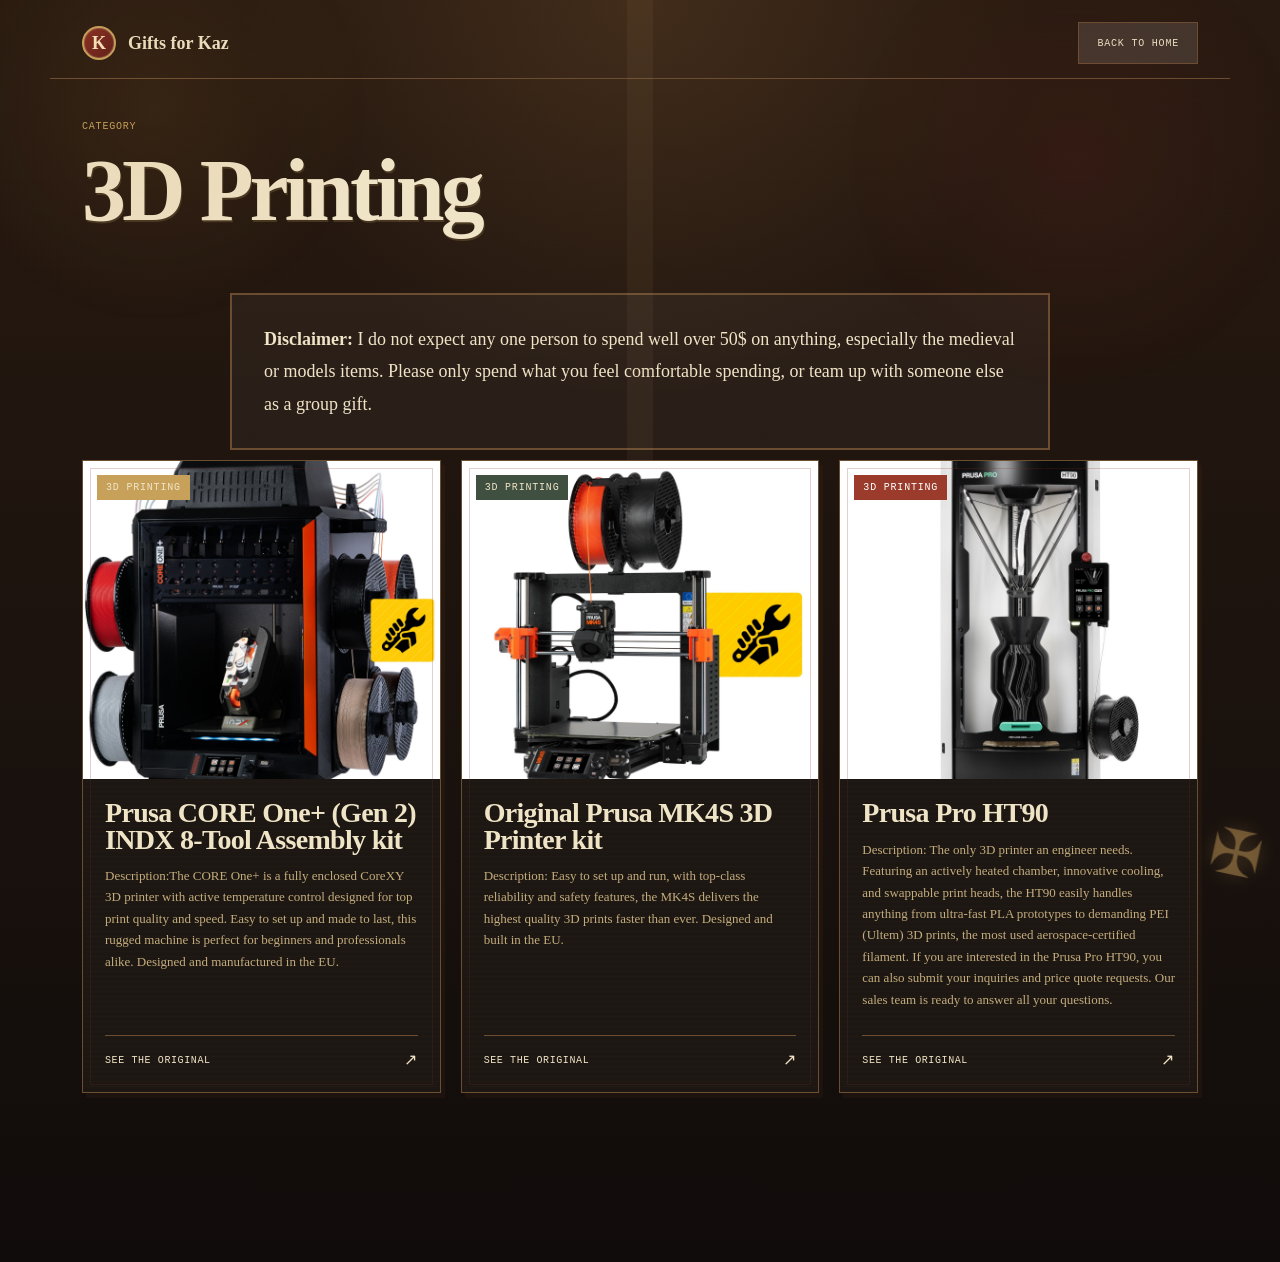
==== 3D Printing.html @ e1124adf "finished printing page" ====
<!DOCTYPE html>
<html lang="en">
<head>
  <meta charset="UTF-8">
  <meta name="viewport" content="width=device-width, initial-scale=1.0">
  <title>3D Printing</title>
  <link rel="stylesheet" href="styles.css">
</head>
<body>
  <header class="category-header">
    <a class="brand" href="index.html" aria-label="Back to Gifts for Kaz home">
      <span class="brand-mark">K</span>
      <span>Gifts for Kaz</span>
    </a>
    <a class="category-back" href="index.html">Back to home</a>
  </header>

  <main class="category-shell">
    <section class="category-intro" aria-labelledby="printing-title">
      <p class="eyebrow">Category</p>
      <h1 id="printing-title">3D Printing</h1>
    </section>

    <p class="disclaimer">
      <strong>Disclaimer:</strong> I do not expect any one person to spend well over 50$ on anything, especially the medieval or models items. Please only spend what you feel comfortable spending, or team up with someone else as a group gift. <a href="" style="color: var(--yellow);"></a>
    </p>

    <section class="gift-grid" aria-label="3D Printing gift ideas">
      <article class="gift-card">
        <div class="gift-image">
          <img src="images/ba20c3dd-c813-4042-871e-6ada97512ed2.jpg" alt="3D Printing item 1">
          <span class="gift-tag">3D Printing</span>
        </div>
        <div class="gift-info">
          <h2>Prusa CORE One+ (Gen 2) INDX 8-Tool Assembly kit</h2>
          <p>Description:The CORE One+ is a fully enclosed CoreXY 3D printer with active temperature control designed for top print quality and speed. Easy to set up and made to last, this rugged machine is perfect for beginners and professionals alike. Designed and manufactured in the EU.</p>
          <a class="gift-link" href="https://www.prusa3d.com/product/prusa-core-one-gen-2-indx-8-tool-assembly-kit/">See the original <span aria-hidden="true">↗</span></a>
        </div>
      </article>
      <article class="gift-card">
        <div class="gift-image">
          <img src="images/226b1536-4128-44d9-9c7c-50c4a8697957.jpg" alt="3D Printing item 2">
          <span class="gift-tag">3D Printing</span>
        </div>
        <div class="gift-info">
          <h2>Original Prusa MK4S 3D Printer kit</h2>
          <p>Description: Easy to set up and run, with top-class reliability and safety features, the MK4S delivers the highest quality 3D prints faster than ever. Designed and built in the EU.</p>
          <a class="gift-link" href="https://www.prusa3d.com/product/original-prusa-mk4s-3d-printer-kit/">See the original <span aria-hidden="true">↗</span></a>
        </div>
      </article>
      <article class="gift-card">
        <div class="gift-image">
          <img src="images/f3de01af-4bf0-4612-8986-4d27c0710ea7.jpg" alt="3D Printing item 3">
          <span class="gift-tag">3D Printing</span>
        </div>
        <div class="gift-info">
          <h2>Prusa Pro HT90</h2>
          <p>Description: The only 3D printer an engineer needs. Featuring an actively heated chamber, innovative cooling, and swappable print heads, the HT90 easily handles anything from ultra-fast PLA prototypes to demanding PEI (Ultem) 3D prints, the most used aerospace-certified filament.

If you are interested in the Prusa Pro HT90, you can also submit your inquiries and price quote requests. Our sales team is ready to answer all your questions.</p>
          <a class="gift-link" href="https://www.prusa3d.com/product/prusa-pro-ht90-7/">See the original <span aria-hidden="true">↗</span></a>
        </div>
      </article>
    </section>
  </main>
</body>
</html>
---- styles.css ----
:root {
  --ink: #f0e4c7;
  --muted: #c4ad7d;
  --paper: #120d0b;
  --card: #1d1713;
  --line: #6b4d32;
  --coral: #9a3b2b;
  --yellow: #c7a15a;
  --sage: #3f4f40;
  --serif: Georgia, "Times New Roman", serif;
  --sans: Georgia, "Times New Roman", serif;
  --mono: "DM Mono", monospace;
}

* { box-sizing: border-box; }
html { scroll-behavior: smooth; }
body {
  margin: 0;
  background: var(--paper);
  color: var(--ink);
  font-family: var(--sans);
  background-image:
    radial-gradient(circle at top, rgba(140, 98, 55, 0.26), transparent 28%),
    linear-gradient(180deg, rgba(42, 27, 17, 0.94), rgba(16, 12, 11, 0.98)),
    repeating-linear-gradient(180deg, rgba(245, 223, 179, 0.03) 0 2px, transparent 2px 11px);
}
body::before {
  content: "";
  position: fixed;
  inset: 0;
  pointer-events: none;
  opacity: 0.85;
  background:
    radial-gradient(circle at 12% 12%, rgba(177, 124, 52, 0.14), transparent 16%),
    radial-gradient(circle at 84% 18%, rgba(179, 67, 52, 0.12), transparent 18%),
    linear-gradient(90deg, transparent 0 49%, rgba(203, 169, 122, 0.08) 49% 51%, transparent 51% 100%);
}
body::after {
  content: "✠";
  position: fixed;
  right: 18px;
  bottom: 10px;
  color: rgba(204, 159, 90, 0.45);
  font-family: Georgia, serif;
  font-size: 62px;
  pointer-events: none;
  transform: rotate(12deg);
  text-shadow: 0 0 16px rgba(204, 159, 90, 0.25);
}
button, input, textarea { font: inherit; }
button { cursor: pointer; }
.site-header, main, .site-footer { max-width: 1180px; margin: 0 auto; padding-left: 32px; padding-right: 32px; }
.site-header { height: 86px; display: flex; align-items: center; justify-content: space-between; border-bottom: 1px solid var(--line); position: relative; }
.site-header::after, .toolbar::after { content: ""; position: absolute; width: 72px; height: 12px; background: radial-gradient(ellipse, var(--yellow) 0 1px, transparent 2px) 0 0 / 12px 12px; opacity: .9; }
.site-header::after { right: 32px; bottom: -7px; }
.brand { color: var(--ink); display: flex; align-items: center; gap: 12px; text-decoration: none; font-family: var(--serif); font-size: 21px; font-weight: 700; }
.brand-mark { display: grid; place-items: center; width: 34px; height: 34px; background: linear-gradient(135deg, #8b2d23, #5b1a18); border: 2px solid var(--yellow); border-radius: 50%; color: #f7e7bf; font-size: 18px; box-shadow: inset 0 0 0 1px rgba(255,255,255,.18); }
.header-note, .eyebrow, .list-count, .gift-tag, .meta-label { font-family: var(--mono); text-transform: uppercase; letter-spacing: .08em; font-size: 10px; }
.header-note { color: var(--muted); }
.intro { min-height: 400px; display: flex; justify-content: space-between; align-items: center; padding-top: 55px; padding-bottom: 42px; position: relative; }
.intro::before, .intro::after { position: absolute; color: var(--yellow); opacity: .7; font-family: Georgia, serif; font-size: 42px; }
.intro::before { content: "❧"; top: 48px; right: 5%; transform: scaleX(-1); }
.intro::after { content: "❧"; bottom: 32px; left: 1%; }
.eyebrow { margin: 0 0 18px; color: var(--yellow); }
h1, h2 { font-family: var(--serif); font-weight: 600; line-height: .94; margin: 0; }
h1 { font-size: clamp(64px, 10vw, 122px); letter-spacing: -.045em; text-shadow: 1px 2px 0 rgba(206, 171, 105, .2); }
h1 em { color: var(--yellow); font-style: normal; }
.intro-text { max-width: 440px; margin: 27px 0 0; color: var(--muted); font-size: 15px; line-height: 1.75; }
.intro-aside { align-self: flex-start; margin: 78px 50px 0 0; color: var(--ink); transform: rotate(7deg); }
.scribble { display: block; font-family: var(--serif); font-size: 20px; line-height: 1.1; }
.tiny-sparkle { color: var(--yellow); font-size: 47px; line-height: 1; margin: 18px 0 0 60px; }
.toolbar { display: flex; align-items: center; justify-content: space-between; padding: 20px 0; border-top: 1px solid var(--line); border-bottom: 1px solid var(--line); position: relative; }
.toolbar::after { right: 0; top: -7px; }
.list-count { color: var(--muted); }
.list-count strong { color: var(--ink); font-size: 14px; margin-right: 4px; }
.category-nav { display: grid; grid-template-columns: repeat(2, minmax(220px, 1fr)); gap: 18px; padding: 18px 0 8px; }
.category-button {
  display: inline-flex;
  align-items: center;
  justify-content: center;
  border: 1px solid var(--line);
  background: rgba(255, 255, 255, .06);
  color: var(--ink);
  padding: 28px 24px;
  font-family: var(--mono);
  font-size: 17px;
  letter-spacing: .08em;
  text-transform: uppercase;
  text-decoration: none;
  transition: background .2s, border-color .2s, transform .2s;
  min-height: 110px;
  text-align: center;
  box-shadow: 4px 5px 0 rgba(91, 57, 28, .15);
}
.category-button:hover, .category-button.is-active { background: linear-gradient(135deg, var(--coral), #5b1a18); color: #f8e9c6; border-color: var(--yellow); transform: translateY(-2px); box-shadow: 0 8px 18px rgba(0, 0, 0, .35); }
.category-page { scroll-margin-top: 20px; margin-bottom: 36px; }
.category-heading { margin: 0 0 18px; font-family: var(--serif); font-size: 32px; }
.category-items { display: grid; grid-template-columns: repeat(3, minmax(0, 1fr)); gap: 20px; }
.category-empty { padding: 24px 0; color: var(--muted); font-family: var(--mono); font-size: 11px; letter-spacing: .06em; text-transform: uppercase; }
.button { border: 0; padding: 13px 18px; font-size: 11px; font-weight: 700; letter-spacing: .01em; transition: transform .2s, background .2s; }
.button:hover { transform: translateY(-2px); }
.button-dark { background: var(--ink); color: #f8e9c6; border: 1px solid var(--yellow); }
.button-coral { background: var(--coral); color: #f8e9c6; border: 1px solid #5f211d; }
.category-shell { max-width: 1180px; margin: 0 auto; padding: 0 32px 80px; }
.category-header { max-width: 1180px; margin: 0 auto; padding: 22px 32px 14px; display: flex; align-items: center; justify-content: space-between; border-bottom: 1px solid var(--line); }
.category-header .brand { font-size: 18px; }
.category-back { display: inline-flex; align-items: center; justify-content: center; min-height: 42px; padding: 0 18px; border: 1px solid var(--line); background: rgba(255, 255, 255, .12); color: var(--ink); font-family: var(--mono); font-size: 10px; letter-spacing: .08em; text-transform: uppercase; text-decoration: none; transition: background .2s, border-color .2s, transform .2s; }
.category-back:hover { background: var(--coral); color: #f8e9c6; border-color: var(--coral); transform: translateY(-1px); }
.category-intro { padding: 42px 0 18px; }
.category-intro h1 { font-size: clamp(52px, 8vw, 88px); }
.gift-grid { display: grid; grid-template-columns: repeat(3, minmax(0, 1fr)); gap: 20px; padding: 10px 0 90px; }
.gift-card { display: flex; flex-direction: column; min-width: 0; background: var(--card); border: 1px solid var(--line); box-shadow: 4px 5px 0 rgba(91, 57, 28, .15); animation: rise .55s both; position: relative; }
.gift-card::before { content: ""; position: absolute; inset: 7px; border: 1px solid rgba(125, 48, 40, .22); pointer-events: none; z-index: 1; }
.gift-image { position: relative; aspect-ratio: 1.12 / 1; background: var(--sage); overflow: hidden; }
.gift-image--placeholder { display: grid; place-items: center; background: linear-gradient(135deg, rgba(125, 48, 40, .12), rgba(100, 120, 109, .5)); color: var(--ink); font-family: var(--mono); letter-spacing: .08em; text-transform: uppercase; font-size: 10px; }
.gift-image img { display: block; width: 100%; height: 100%; object-fit: cover; transition: transform .5s; }
.gift-card:hover .gift-image img { transform: scale(1.04); }
.gift-tag { position: absolute; top: 14px; left: 14px; background: var(--yellow); padding: 7px 9px; color: var(--ink); }
.gift-card:nth-child(3n + 2) .gift-tag { background: var(--sage); }
.gift-card:nth-child(3n) .gift-tag { background: var(--coral); color: white; }
.gift-info { display: flex; flex: 1; flex-direction: column; padding: 21px 22px 22px; background-image: repeating-linear-gradient(0deg, rgba(121, 79, 36, .04) 0 1px, transparent 1px 5px); }
.gift-info h2 { font-size: 28px; letter-spacing: -.025em; }
.gift-info p { color: var(--muted); font-size: 13px; line-height: 1.65; margin: 12px 0 25px; }
.gift-link { display: flex; justify-content: space-between; align-items: center; margin-top: auto; padding-top: 14px; border-top: 1px solid var(--line); color: var(--ink); font-family: var(--mono); font-size: 10px; letter-spacing: .06em; text-decoration: none; text-transform: uppercase; }
.gift-link span { font-size: 16px; transition: transform .2s; }
.gift-link:hover span { transform: translate(3px, -3px); }
.delete-button { align-self: flex-end; background: none; border: 0; color: var(--muted); font-size: 18px; line-height: 1; margin: -5px -8px 0 0; padding: 5px 8px; }
.delete-button:hover { color: var(--coral); }
.add-panel { background: #3d3025; color: #f8e9c6; border: 1px solid var(--yellow); box-shadow: 5px 6px 0 rgba(91, 57, 28, .18); padding: 39px 42px 36px; margin: 0 0 90px; position: relative; }
.add-panel::before { content: "✦  ✧  ✦"; position: absolute; top: 12px; right: 22px; color: var(--yellow); letter-spacing: 9px; }
.panel-heading { position: relative; }
.panel-heading .eyebrow { color: var(--yellow); }
.panel-heading h2 { font-size: 42px; }
.close-button { position: absolute; right: -7px; top: -12px; border: 0; background: none; color: white; font-size: 30px; font-weight: 300; }
form { margin-top: 30px; }
.form-fields { display: grid; grid-template-columns: 1fr 1.1fr; gap: 18px 30px; }
.form-fields > label:nth-child(2) { grid-row: span 2; }
.form-row { display: flex; gap: 18px; }
label { display: flex; flex: 1; flex-direction: column; gap: 8px; color: #b8b8ae; font-family: var(--mono); font-size: 10px; letter-spacing: .06em; text-transform: uppercase; }
input, textarea { border: 1px solid #55564f; border-radius: 0; background: transparent; color: white; outline: none; padding: 12px; font-family: var(--sans); font-size: 13px; resize: vertical; }
input:focus, textarea:focus { border-color: var(--yellow); }
input::placeholder, textarea::placeholder { color: #77786e; }
.form-footer { display: flex; justify-content: space-between; align-items: center; margin-top: 25px; padding-top: 18px; border-top: 1px solid #464740; }
.form-footer p { color: #8c8d83; font-size: 11px; }
.site-footer { display: flex; align-items: center; gap: 15px; padding-top: 21px; padding-bottom: 28px; color: var(--muted); font-family: var(--mono); font-size: 9px; letter-spacing: .04em; text-transform: uppercase; }
.footer-line { width: 55px; height: 1px; background: var(--line); }
.disclaimer { max-width: 820px; margin: 42px auto 0; padding: 28px 32px; font-size: 18px; line-height: 1.8; color: var(--ink); border: 2px solid var(--line); background: rgba(255, 255, 255, .04); }
@keyframes rise { from { opacity: 0; transform: translateY(12px); } to { opacity: 1; transform: translateY(0); } }
@media (max-width: 760px) { .site-header, main, .site-footer { padding-left: 20px; padding-right: 20px; } .header-note { display: none; } .intro { min-height: 390px; padding-top: 43px; } .intro-aside { margin: 28px 0 0 15px; } .scribble { font-size: 16px; } .tiny-sparkle { font-size: 32px; margin-left: 35px; } .toolbar { align-items: flex-start; flex-direction: column; gap: 17px; } .gift-grid { grid-template-columns: repeat(2, 1fr); gap: 12px; padding-top: 24px; } .gift-info { padding: 16px; } .gift-info h2 { font-size: 22px; } .gift-info p { font-size: 12px; } .add-panel { padding: 30px 22px; margin-bottom: 60px; } .form-fields { display: flex; flex-direction: column; } .form-row { flex-direction: column; } }
@media (max-width: 450px) { h1 { font-size: 65px; } .intro { align-items: flex-start; } .intro-aside { margin-top: 24px; } .gift-grid { grid-template-columns: 1fr; } .gift-image { aspect-ratio: 1.45 / 1; } .button-dark { padding-left: 13px; padding-right: 13px; } .form-footer { align-items: flex-start; flex-direction: column; gap: 12px; } }
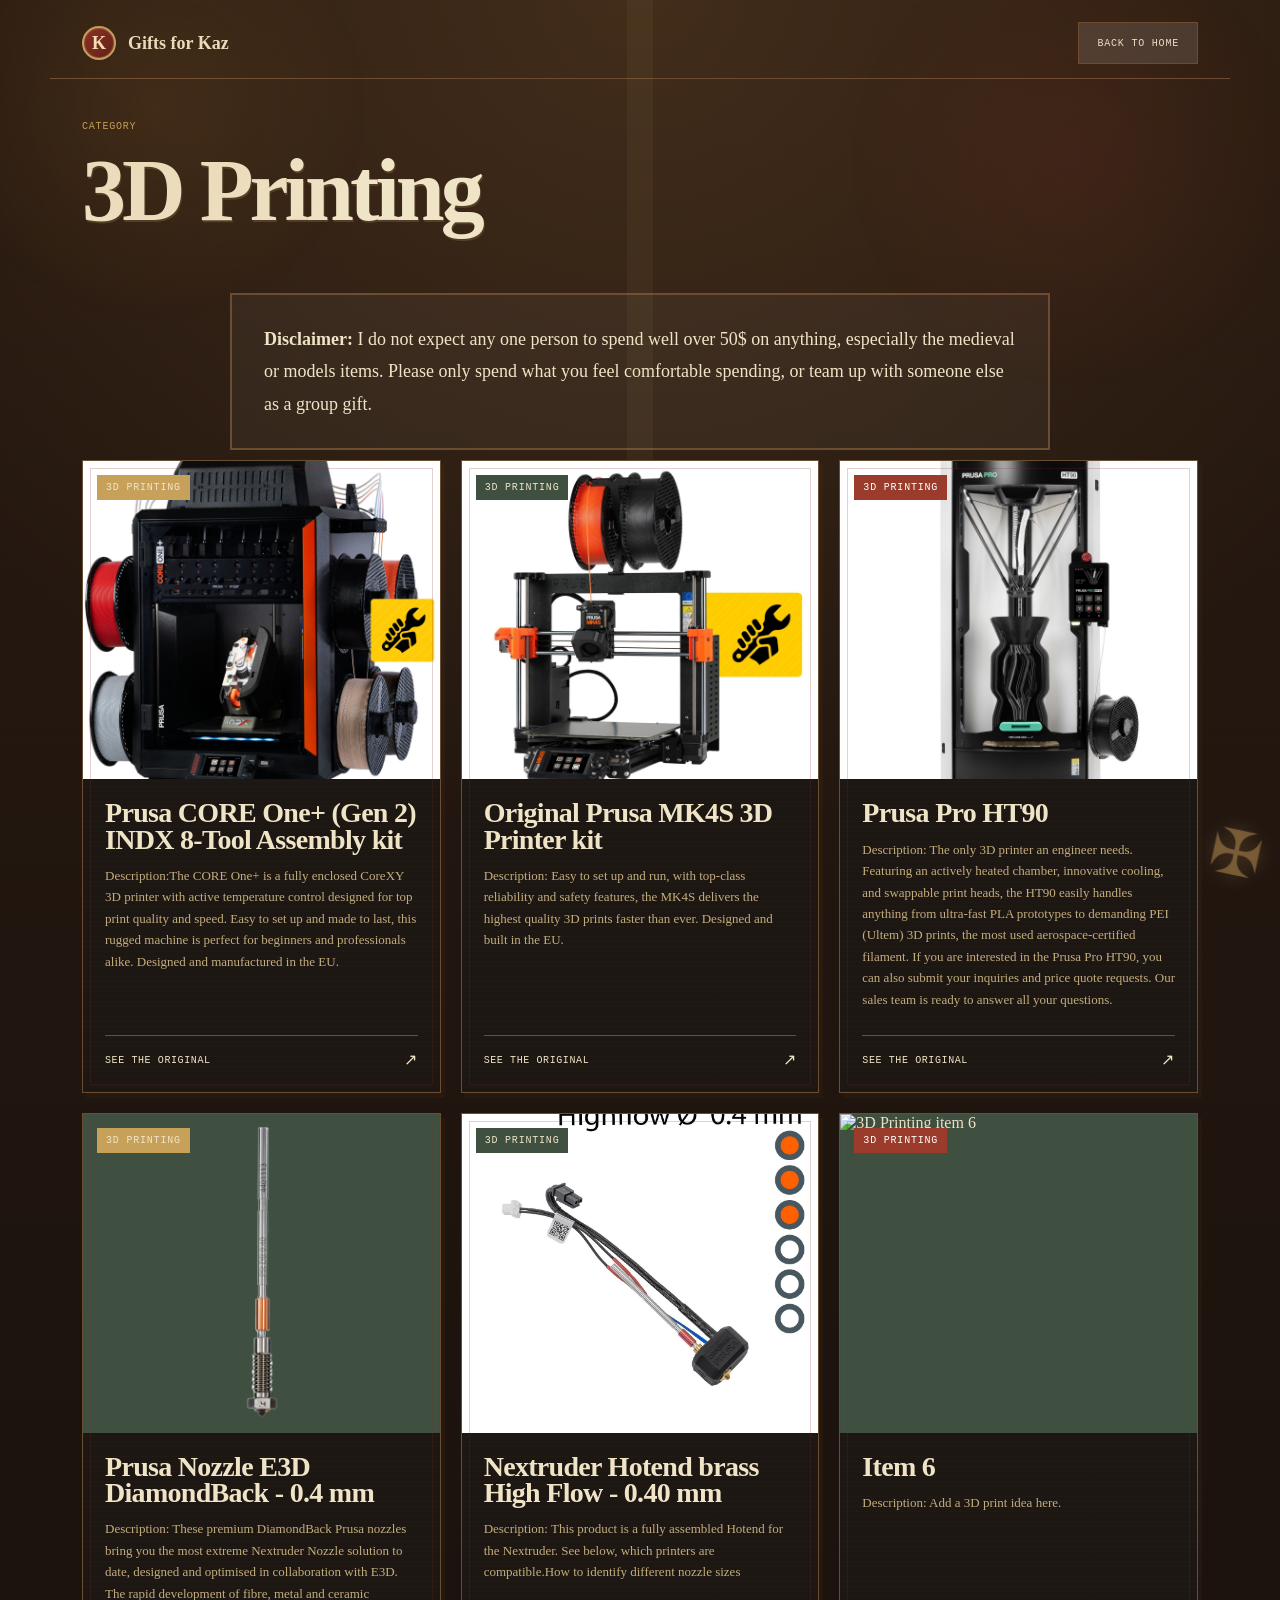
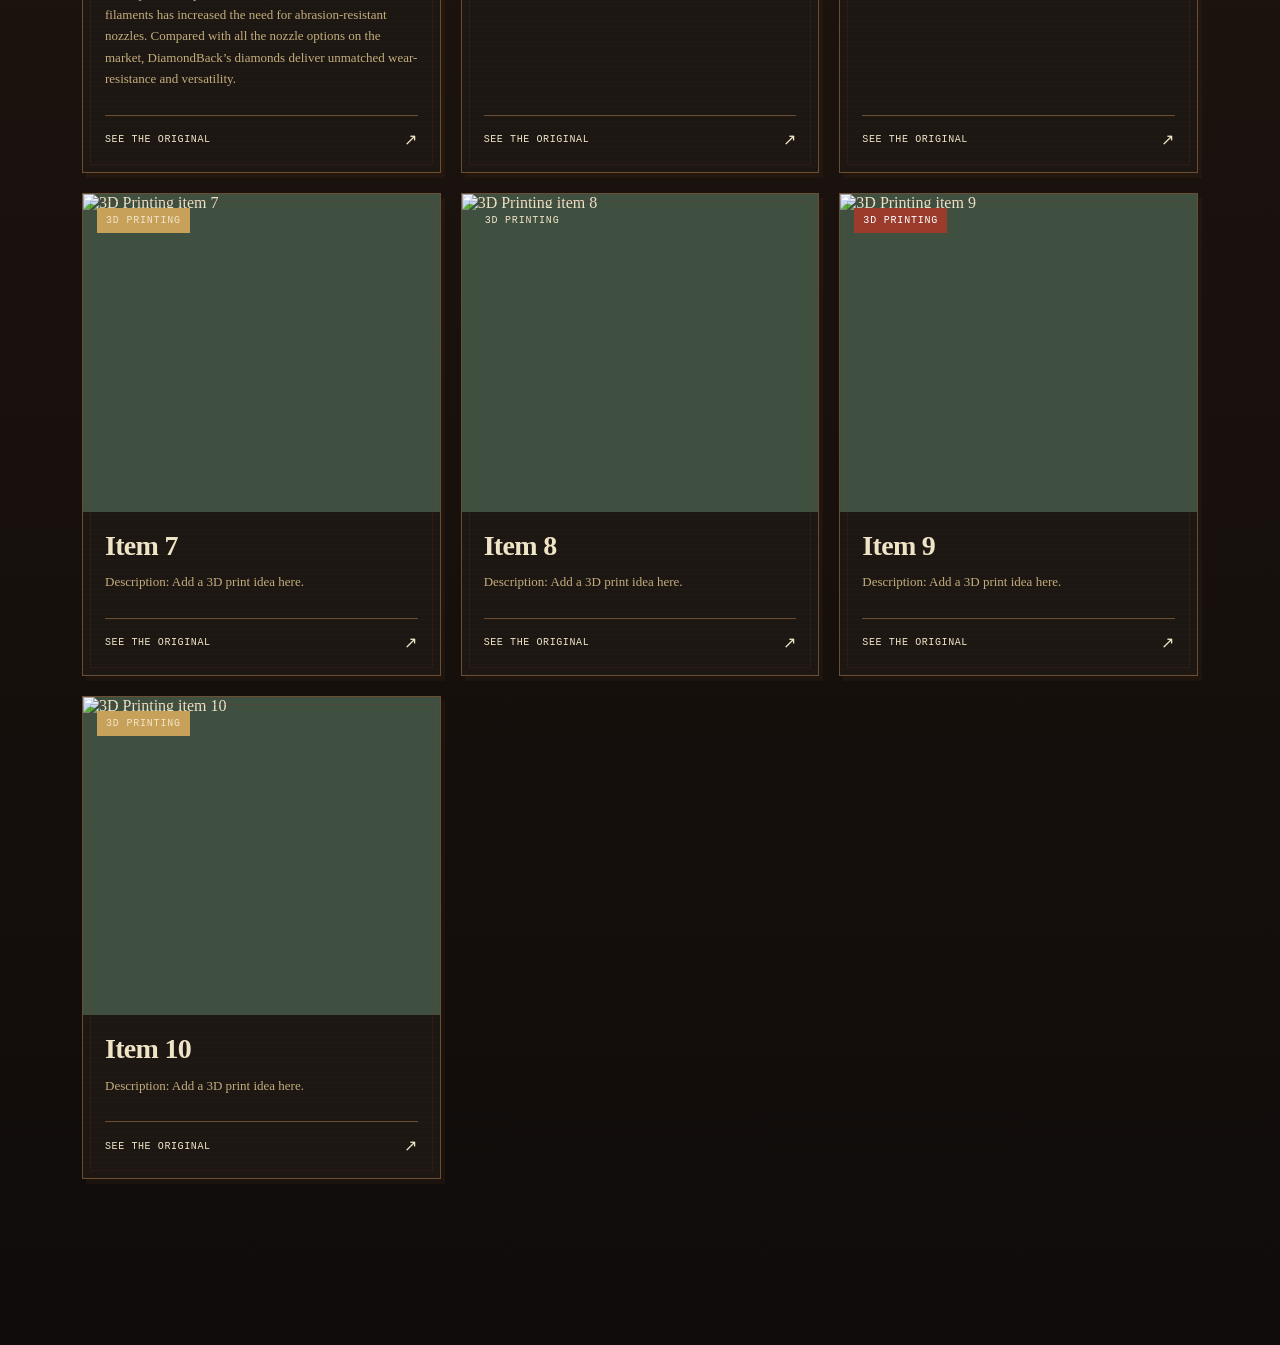
==== commit ee52c9b7: "actually finished 3d printer now lol" ====
--- a/3D Printing.html
+++ b/3D Printing.html
@@ -61,6 +61,85 @@
           <a class="gift-link" href="https://www.prusa3d.com/product/prusa-pro-ht90-7/">See the original <span aria-hidden="true">↗</span></a>
         </div>
       </article>
+      <article class="gift-card">
+        <div class="gift-image">
+          <img src="images/a7de6174-abe1-46c9-ae35-46254e68097d.avif" alt="3D Printing item 4">
+          <span class="gift-tag">3D Printing</span>
+        </div>
+        <div class="gift-info">
+          <h2>Prusa Nozzle E3D DiamondBack - 0.4 mm</h2>
+          <p>Description: These premium DiamondBack Prusa nozzles bring you the most extreme Nextruder Nozzle solution to date, designed and optimised in collaboration with E3D.
+
+The rapid development of fibre, metal and ceramic filaments has increased the need for abrasion-resistant nozzles. Compared with all the nozzle options on the market, DiamondBack’s diamonds deliver unmatched wear-resistance and versatility.</p>
+          <a class="gift-link" href="https://www.prusa3d.com/product/prusa-nozzle-e3d-diamondback-0-4-mm/">See the original <span aria-hidden="true">↗</span></a>
+        </div>
+      </article>
+      <article class="gift-card">
+        <div class="gift-image">
+          <img src="images/3653827e-0c0d-4070-abd4-b73d340d426c.jpg" alt="3D Printing item 5">
+          <span class="gift-tag">3D Printing</span>
+        </div>
+        <div class="gift-info">
+          <h2>Nextruder Hotend brass High Flow - 0.40 mm</h2>
+          <p>Description: This product is a fully assembled Hotend for the Nextruder. See below, which printers are compatible.How to identify different nozzle sizes</p>
+          <a class="gift-link" href="https://www.prusa3d.com/product/nextruder-hotend-brass-high-flow-0-40-mm/">See the original <span aria-hidden="true">↗</span></a>
+        </div>
+      </article>
+      <article class="gift-card">
+        <div class="gift-image">
+          <img src="" alt="3D Printing item 6">
+          <span class="gift-tag">3D Printing</span>
+        </div>
+        <div class="gift-info">
+          <h2>Item 6</h2>
+          <p>Description: Add a 3D print idea here.</p>
+          <a class="gift-link" href="">See the original <span aria-hidden="true">↗</span></a>
+        </div>
+      </article>
+      <article class="gift-card">
+        <div class="gift-image">
+          <img src="" alt="3D Printing item 7">
+          <span class="gift-tag">3D Printing</span>
+        </div>
+        <div class="gift-info">
+          <h2>Item 7</h2>
+          <p>Description: Add a 3D print idea here.</p>
+          <a class="gift-link" href="">See the original <span aria-hidden="true">↗</span></a>
+        </div>
+      </article>
+      <article class="gift-card">
+        <div class="gift-image">
+          <img src="" alt="3D Printing item 8">
+          <span class="gift-tag">3D Printing</span>
+        </div>
+        <div class="gift-info">
+          <h2>Item 8</h2>
+          <p>Description: Add a 3D print idea here.</p>
+          <a class="gift-link" href="">See the original <span aria-hidden="true">↗</span></a>
+        </div>
+      </article>
+      <article class="gift-card">
+        <div class="gift-image">
+          <img src="" alt="3D Printing item 9">
+          <span class="gift-tag">3D Printing</span>
+        </div>
+        <div class="gift-info">
+          <h2>Item 9</h2>
+          <p>Description: Add a 3D print idea here.</p>
+          <a class="gift-link" href="">See the original <span aria-hidden="true">↗</span></a>
+        </div>
+      </article>
+      <article class="gift-card">
+        <div class="gift-image">
+          <img src="" alt="3D Printing item 10">
+          <span class="gift-tag">3D Printing</span>
+        </div>
+        <div class="gift-info">
+          <h2>Item 10</h2>
+          <p>Description: Add a 3D print idea here.</p>
+          <a class="gift-link" href="">See the original <span aria-hidden="true">↗</span></a>
+        </div>
+      </article>
     </section>
   </main>
 </body>
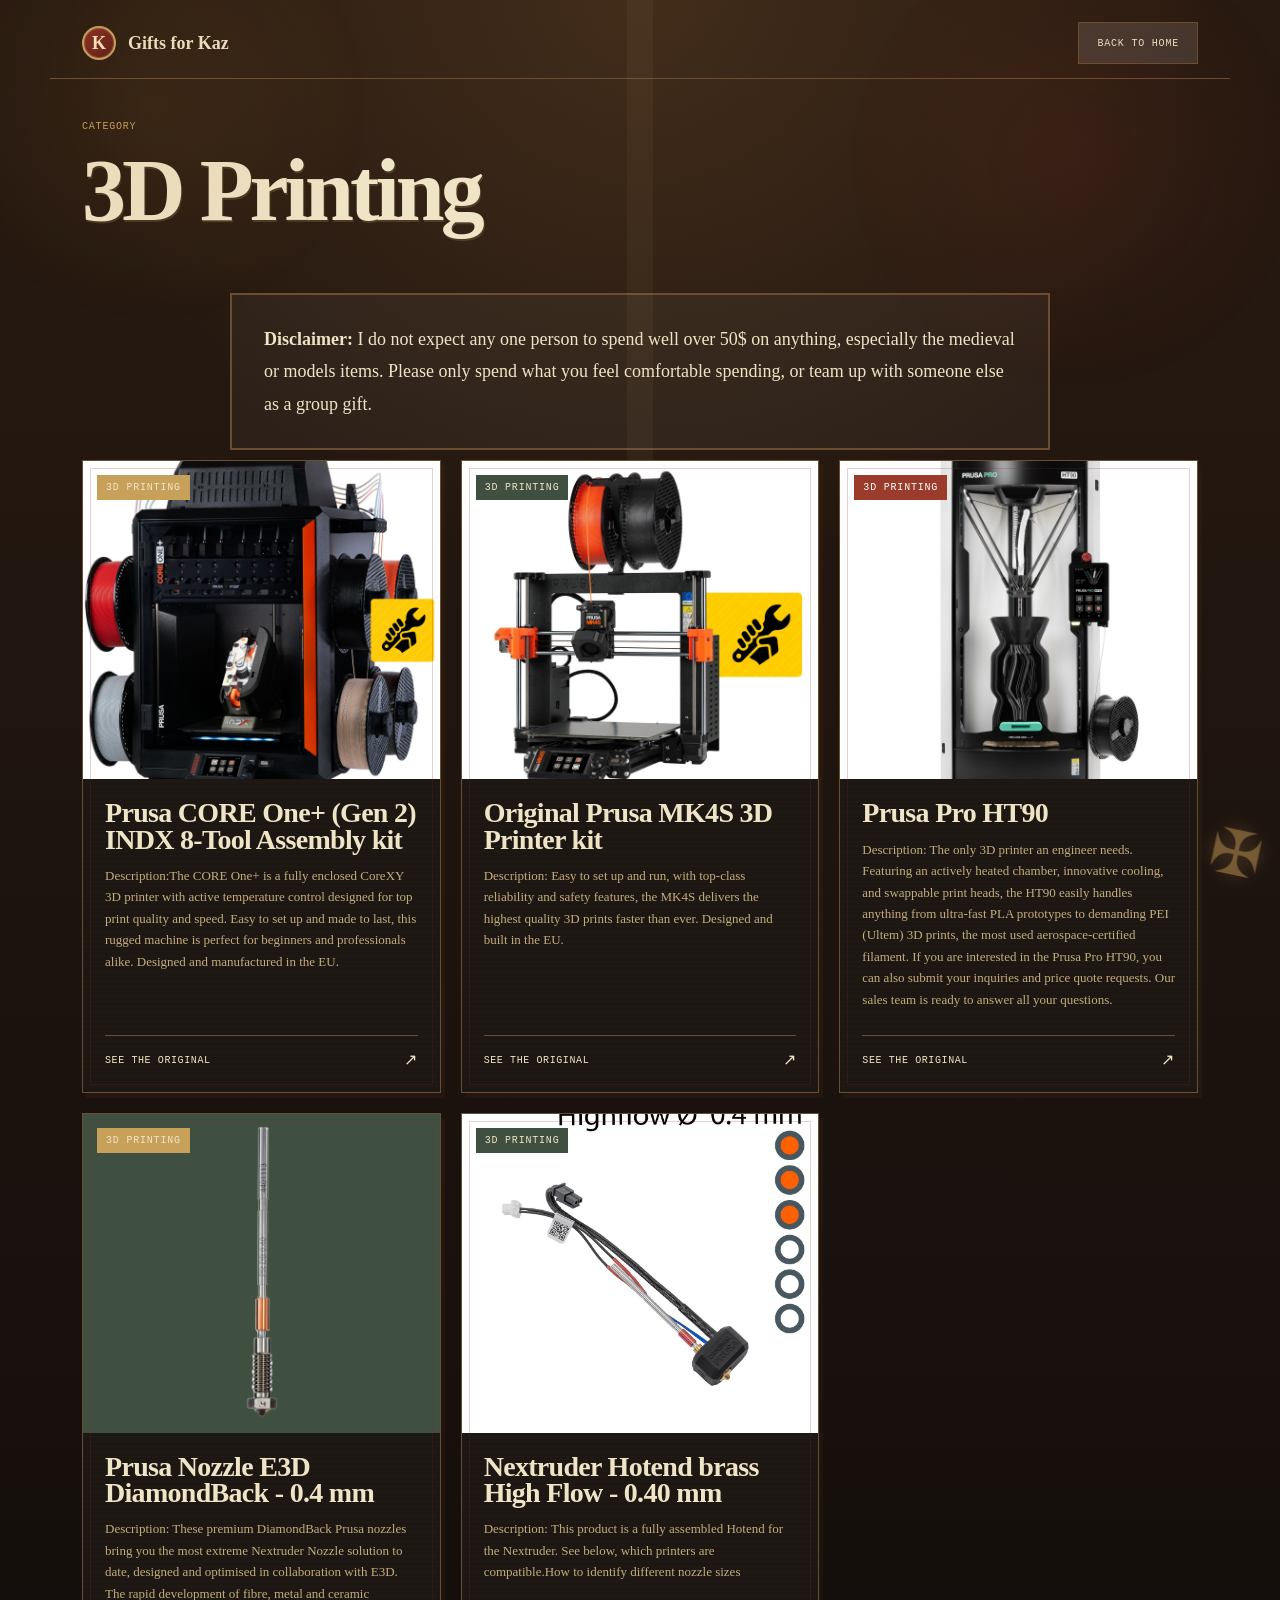
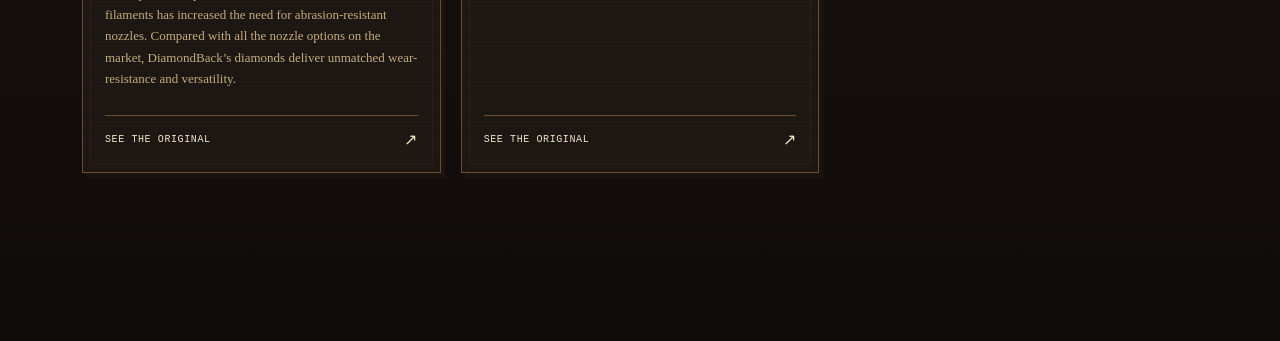
==== commit fcc03242: "edits" ====
--- a/3D Printing.html
+++ b/3D Printing.html
@@ -85,61 +85,6 @@
           <a class="gift-link" href="https://www.prusa3d.com/product/nextruder-hotend-brass-high-flow-0-40-mm/">See the original <span aria-hidden="true">↗</span></a>
         </div>
       </article>
-      <article class="gift-card">
-        <div class="gift-image">
-          <img src="" alt="3D Printing item 6">
-          <span class="gift-tag">3D Printing</span>
-        </div>
-        <div class="gift-info">
-          <h2>Item 6</h2>
-          <p>Description: Add a 3D print idea here.</p>
-          <a class="gift-link" href="">See the original <span aria-hidden="true">↗</span></a>
-        </div>
-      </article>
-      <article class="gift-card">
-        <div class="gift-image">
-          <img src="" alt="3D Printing item 7">
-          <span class="gift-tag">3D Printing</span>
-        </div>
-        <div class="gift-info">
-          <h2>Item 7</h2>
-          <p>Description: Add a 3D print idea here.</p>
-          <a class="gift-link" href="">See the original <span aria-hidden="true">↗</span></a>
-        </div>
-      </article>
-      <article class="gift-card">
-        <div class="gift-image">
-          <img src="" alt="3D Printing item 8">
-          <span class="gift-tag">3D Printing</span>
-        </div>
-        <div class="gift-info">
-          <h2>Item 8</h2>
-          <p>Description: Add a 3D print idea here.</p>
-          <a class="gift-link" href="">See the original <span aria-hidden="true">↗</span></a>
-        </div>
-      </article>
-      <article class="gift-card">
-        <div class="gift-image">
-          <img src="" alt="3D Printing item 9">
-          <span class="gift-tag">3D Printing</span>
-        </div>
-        <div class="gift-info">
-          <h2>Item 9</h2>
-          <p>Description: Add a 3D print idea here.</p>
-          <a class="gift-link" href="">See the original <span aria-hidden="true">↗</span></a>
-        </div>
-      </article>
-      <article class="gift-card">
-        <div class="gift-image">
-          <img src="" alt="3D Printing item 10">
-          <span class="gift-tag">3D Printing</span>
-        </div>
-        <div class="gift-info">
-          <h2>Item 10</h2>
-          <p>Description: Add a 3D print idea here.</p>
-          <a class="gift-link" href="">See the original <span aria-hidden="true">↗</span></a>
-        </div>
-      </article>
     </section>
   </main>
 </body>
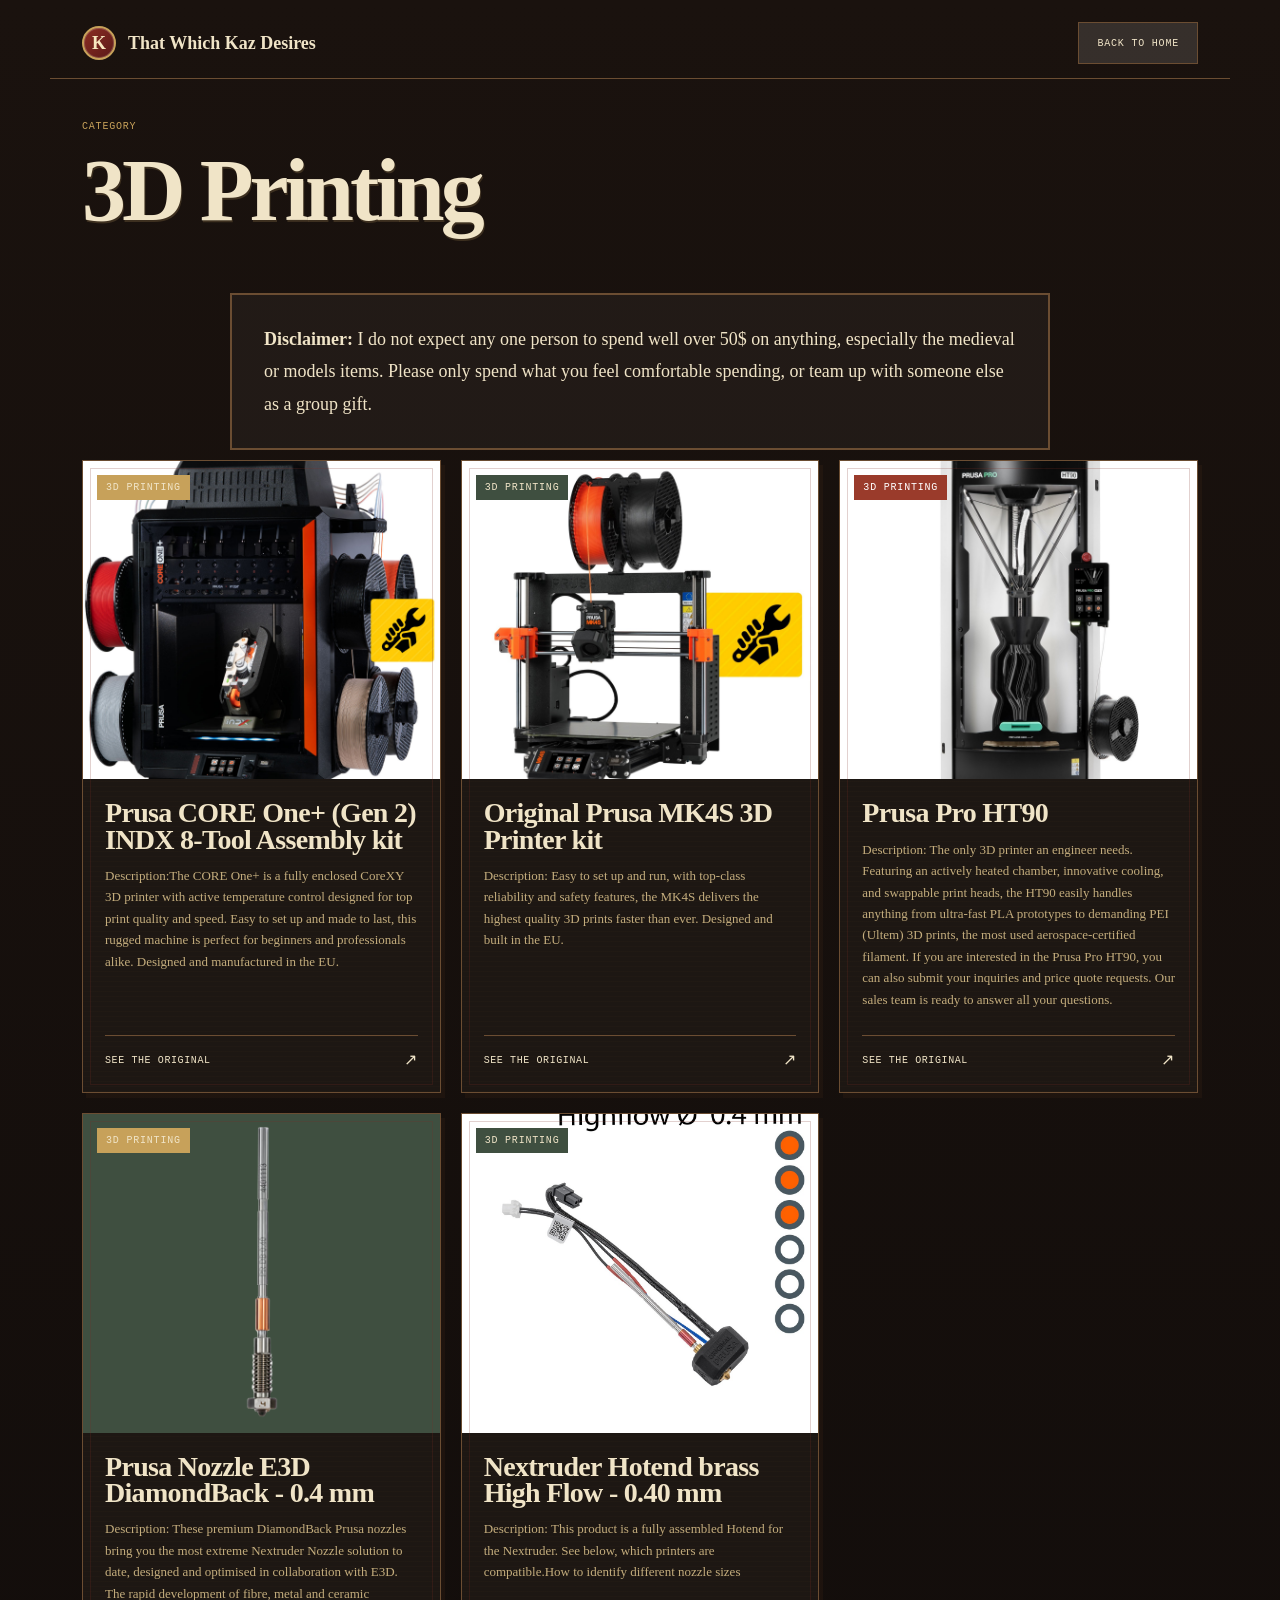
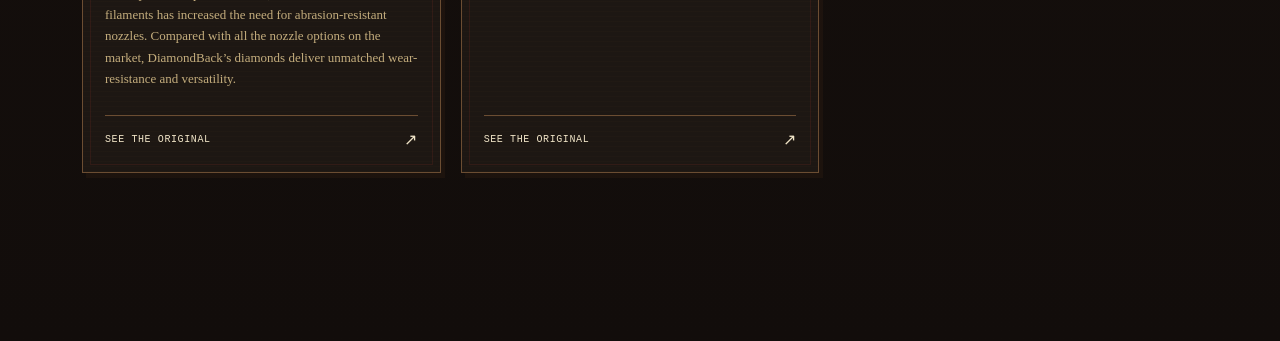
==== commit c8f03aa7: "changed web title" ====
--- a/3D Printing.html
+++ b/3D Printing.html
@@ -8,9 +8,9 @@
 </head>
 <body>
   <header class="category-header">
-    <a class="brand" href="index.html" aria-label="Back to Gifts for Kaz home">
+    <a class="brand" href="index.html" aria-label="Back to That Which Kaz Desires home">
       <span class="brand-mark">K</span>
-      <span>Gifts for Kaz</span>
+      <span>That Which Kaz Desires</span>
     </a>
     <a class="category-back" href="index.html">Back to home</a>
   </header>
--- a/styles.css
+++ b/styles.css
@@ -16,61 +16,55 @@
 html { scroll-behavior: smooth; }
 body {
   margin: 0;
-  background: var(--paper);
+  background: linear-gradient(180deg, #1a120e 0%, #120d0b 100%);
   color: var(--ink);
   font-family: var(--sans);
-  background-image:
-    radial-gradient(circle at top, rgba(140, 98, 55, 0.26), transparent 28%),
-    linear-gradient(180deg, rgba(42, 27, 17, 0.94), rgba(16, 12, 11, 0.98)),
-    repeating-linear-gradient(180deg, rgba(245, 223, 179, 0.03) 0 2px, transparent 2px 11px);
 }
-body::before {
-  content: "";
-  position: fixed;
-  inset: 0;
-  pointer-events: none;
-  opacity: 0.85;
-  background:
-    radial-gradient(circle at 12% 12%, rgba(177, 124, 52, 0.14), transparent 16%),
-    radial-gradient(circle at 84% 18%, rgba(179, 67, 52, 0.12), transparent 18%),
-    linear-gradient(90deg, transparent 0 49%, rgba(203, 169, 122, 0.08) 49% 51%, transparent 51% 100%);
-}
+body::before,
 body::after {
-  content: "✠";
-  position: fixed;
-  right: 18px;
-  bottom: 10px;
-  color: rgba(204, 159, 90, 0.45);
-  font-family: Georgia, serif;
-  font-size: 62px;
-  pointer-events: none;
-  transform: rotate(12deg);
-  text-shadow: 0 0 16px rgba(204, 159, 90, 0.25);
+  content: none;
 }
 button, input, textarea { font: inherit; }
 button { cursor: pointer; }
 .site-header, main, .site-footer { max-width: 1180px; margin: 0 auto; padding-left: 32px; padding-right: 32px; }
 .site-header { height: 86px; display: flex; align-items: center; justify-content: space-between; border-bottom: 1px solid var(--line); position: relative; }
-.site-header::after, .toolbar::after { content: ""; position: absolute; width: 72px; height: 12px; background: radial-gradient(ellipse, var(--yellow) 0 1px, transparent 2px) 0 0 / 12px 12px; opacity: .9; }
-.site-header::after { right: 32px; bottom: -7px; }
 .brand { color: var(--ink); display: flex; align-items: center; gap: 12px; text-decoration: none; font-family: var(--serif); font-size: 21px; font-weight: 700; }
 .brand-mark { display: grid; place-items: center; width: 34px; height: 34px; background: linear-gradient(135deg, #8b2d23, #5b1a18); border: 2px solid var(--yellow); border-radius: 50%; color: #f7e7bf; font-size: 18px; box-shadow: inset 0 0 0 1px rgba(255,255,255,.18); }
 .header-note, .eyebrow, .list-count, .gift-tag, .meta-label { font-family: var(--mono); text-transform: uppercase; letter-spacing: .08em; font-size: 10px; }
 .header-note { color: var(--muted); }
 .intro { min-height: 400px; display: flex; justify-content: space-between; align-items: center; padding-top: 55px; padding-bottom: 42px; position: relative; }
-.intro::before, .intro::after { position: absolute; color: var(--yellow); opacity: .7; font-family: Georgia, serif; font-size: 42px; }
-.intro::before { content: "❧"; top: 48px; right: 5%; transform: scaleX(-1); }
-.intro::after { content: "❧"; bottom: 32px; left: 1%; }
 .eyebrow { margin: 0 0 18px; color: var(--yellow); }
 h1, h2 { font-family: var(--serif); font-weight: 600; line-height: .94; margin: 0; }
 h1 { font-size: clamp(64px, 10vw, 122px); letter-spacing: -.045em; text-shadow: 1px 2px 0 rgba(206, 171, 105, .2); }
 h1 em { color: var(--yellow); font-style: normal; }
 .intro-text { max-width: 440px; margin: 27px 0 0; color: var(--muted); font-size: 15px; line-height: 1.75; }
 .intro-aside { align-self: flex-start; margin: 78px 50px 0 0; color: var(--ink); transform: rotate(7deg); }
+.last-updated-box {
+  display: inline-flex;
+  flex-direction: column;
+  gap: 4px;
+  padding: 12px 16px;
+  border: 1px solid var(--line);
+  background: rgba(255, 255, 255, 0.04);
+  box-shadow: 4px 5px 0 rgba(91, 57, 28, .15);
+  margin-bottom: 18px;
+}
+.last-updated-label {
+  font-family: var(--mono);
+  font-size: 10px;
+  letter-spacing: .1em;
+  text-transform: uppercase;
+  color: var(--muted);
+}
+#last-updated-date {
+  font-family: var(--serif);
+  font-size: clamp(26px, 2vw, 38px);
+  line-height: 1;
+  color: var(--ink);
+}
 .scribble { display: block; font-family: var(--serif); font-size: 20px; line-height: 1.1; }
 .tiny-sparkle { color: var(--yellow); font-size: 47px; line-height: 1; margin: 18px 0 0 60px; }
 .toolbar { display: flex; align-items: center; justify-content: space-between; padding: 20px 0; border-top: 1px solid var(--line); border-bottom: 1px solid var(--line); position: relative; }
-.toolbar::after { right: 0; top: -7px; }
 .list-count { color: var(--muted); }
 .list-count strong { color: var(--ink); font-size: 14px; margin-right: 4px; }
 .category-nav { display: grid; grid-template-columns: repeat(2, minmax(220px, 1fr)); gap: 18px; padding: 18px 0 8px; }
@@ -127,7 +121,6 @@
 .delete-button { align-self: flex-end; background: none; border: 0; color: var(--muted); font-size: 18px; line-height: 1; margin: -5px -8px 0 0; padding: 5px 8px; }
 .delete-button:hover { color: var(--coral); }
 .add-panel { background: #3d3025; color: #f8e9c6; border: 1px solid var(--yellow); box-shadow: 5px 6px 0 rgba(91, 57, 28, .18); padding: 39px 42px 36px; margin: 0 0 90px; position: relative; }
-.add-panel::before { content: "✦  ✧  ✦"; position: absolute; top: 12px; right: 22px; color: var(--yellow); letter-spacing: 9px; }
 .panel-heading { position: relative; }
 .panel-heading .eyebrow { color: var(--yellow); }
 .panel-heading h2 { font-size: 42px; }
@@ -142,8 +135,9 @@
 input::placeholder, textarea::placeholder { color: #77786e; }
 .form-footer { display: flex; justify-content: space-between; align-items: center; margin-top: 25px; padding-top: 18px; border-top: 1px solid #464740; }
 .form-footer p { color: #8c8d83; font-size: 11px; }
-.site-footer { display: flex; align-items: center; gap: 15px; padding-top: 21px; padding-bottom: 28px; color: var(--muted); font-family: var(--mono); font-size: 9px; letter-spacing: .04em; text-transform: uppercase; }
+.site-footer { display: flex; align-items: center; gap: 15px; flex-wrap: wrap; padding-top: 21px; padding-bottom: 28px; color: var(--muted); font-family: var(--mono); font-size: 9px; letter-spacing: .04em; text-transform: uppercase; }
 .footer-line { width: 55px; height: 1px; background: var(--line); }
+.last-updated { color: var(--muted); }
 .disclaimer { max-width: 820px; margin: 42px auto 0; padding: 28px 32px; font-size: 18px; line-height: 1.8; color: var(--ink); border: 2px solid var(--line); background: rgba(255, 255, 255, .04); }
 @keyframes rise { from { opacity: 0; transform: translateY(12px); } to { opacity: 1; transform: translateY(0); } }
 @media (max-width: 760px) { .site-header, main, .site-footer { padding-left: 20px; padding-right: 20px; } .header-note { display: none; } .intro { min-height: 390px; padding-top: 43px; } .intro-aside { margin: 28px 0 0 15px; } .scribble { font-size: 16px; } .tiny-sparkle { font-size: 32px; margin-left: 35px; } .toolbar { align-items: flex-start; flex-direction: column; gap: 17px; } .gift-grid { grid-template-columns: repeat(2, 1fr); gap: 12px; padding-top: 24px; } .gift-info { padding: 16px; } .gift-info h2 { font-size: 22px; } .gift-info p { font-size: 12px; } .add-panel { padding: 30px 22px; margin-bottom: 60px; } .form-fields { display: flex; flex-direction: column; } .form-row { flex-direction: column; } }
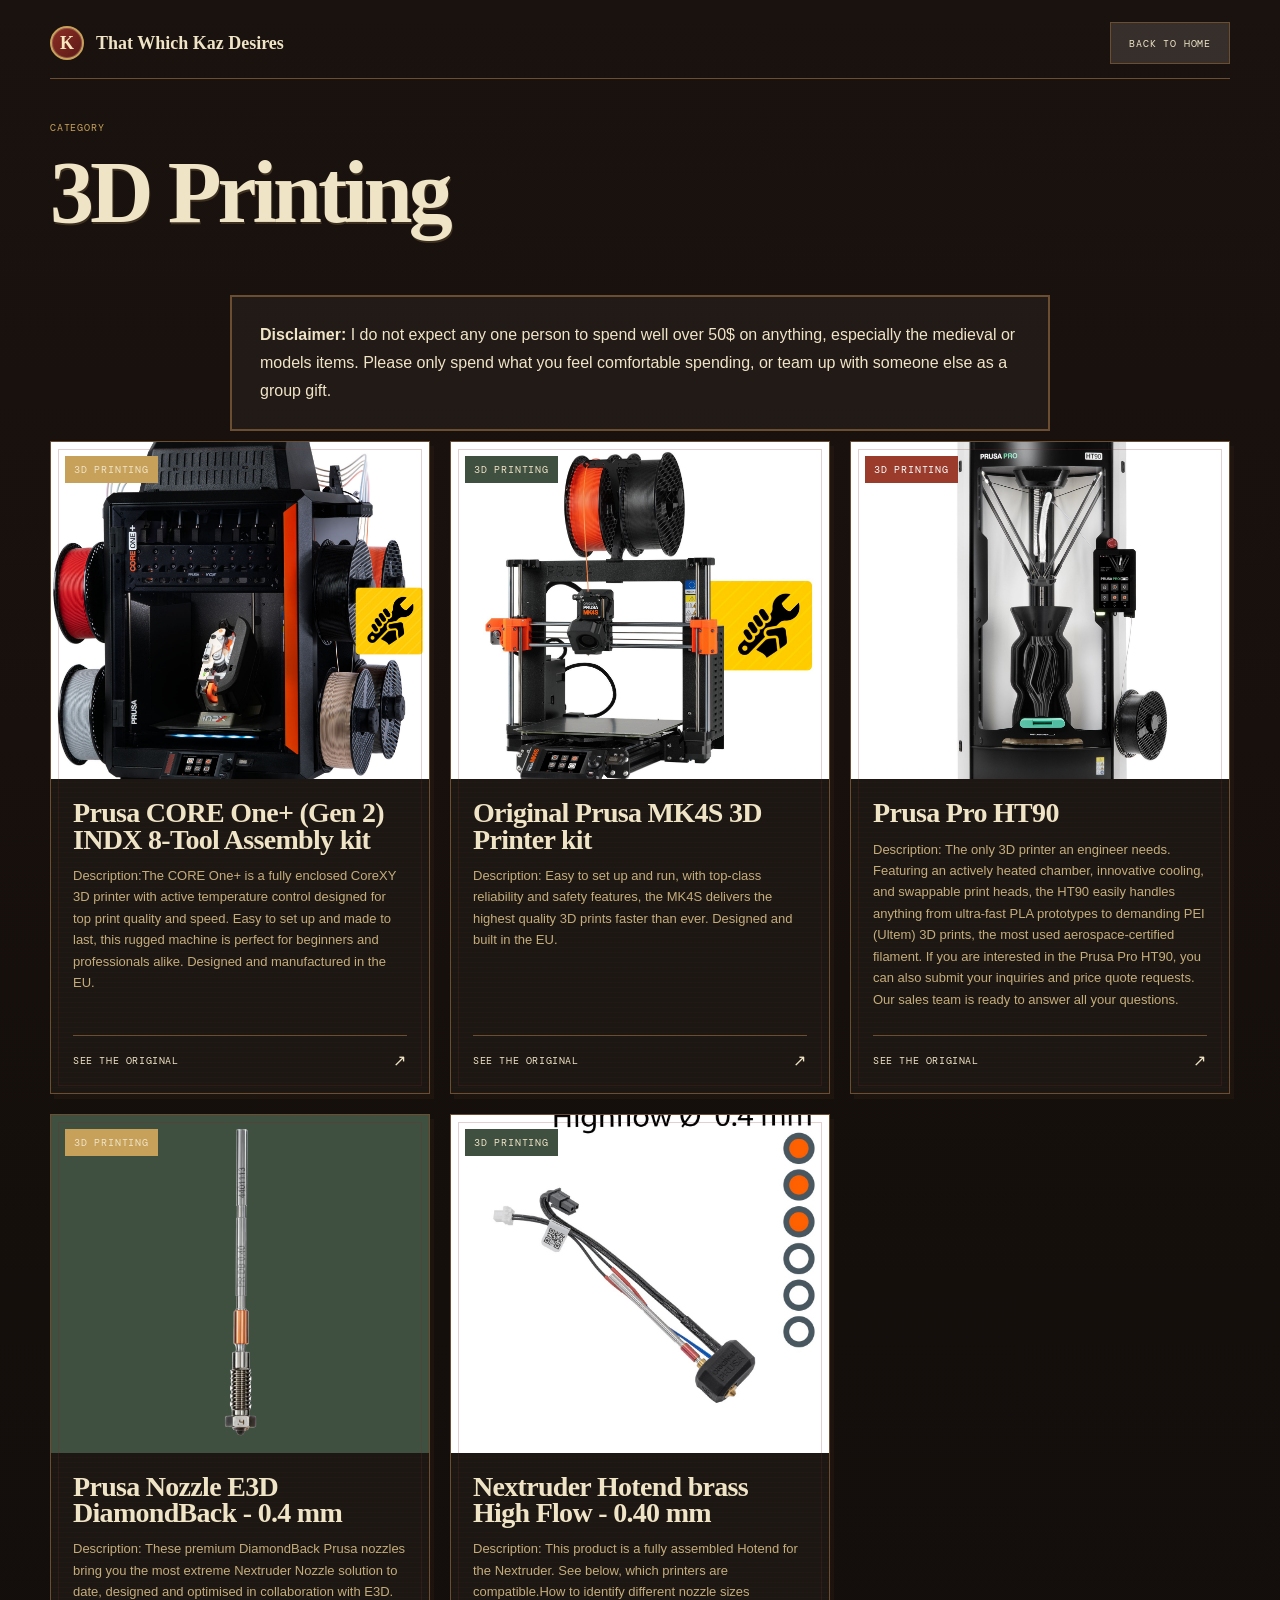
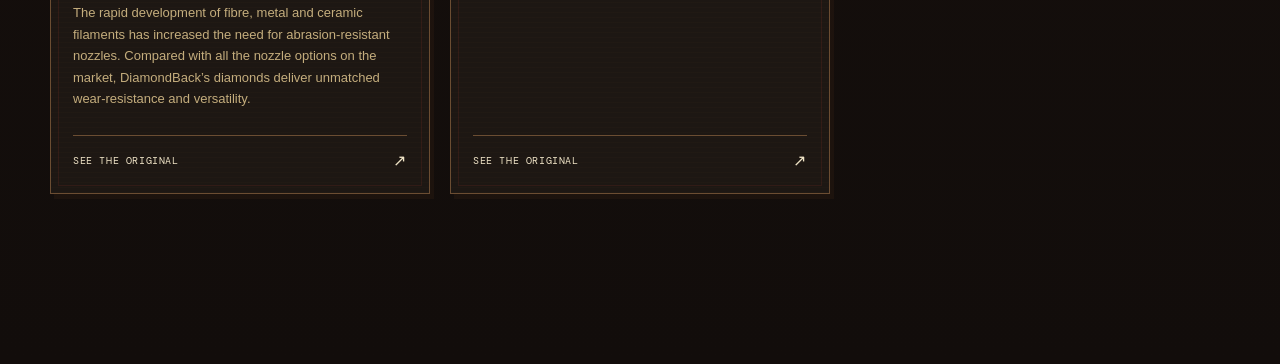
==== commit 03f089bc: "optimized for mobile" ====
--- a/3D Printing.html
+++ b/3D Printing.html
@@ -4,6 +4,9 @@
   <meta charset="UTF-8">
   <meta name="viewport" content="width=device-width, initial-scale=1.0">
   <title>3D Printing</title>
+  <link rel="preconnect" href="https://fonts.googleapis.com">
+  <link rel="preconnect" href="https://fonts.gstatic.com" crossorigin>
+  <link href="https://fonts.googleapis.com/css2?family=DM+Mono:wght@400;500&family=Fraunces:opsz,wght@9..144,600;9..144,700&family=Manrope:wght@400;500;600;700&display=swap" rel="stylesheet">
   <link rel="stylesheet" href="styles.css">
 </head>
 <body>
--- a/styles.css
+++ b/styles.css
@@ -7,8 +7,8 @@
   --coral: #9a3b2b;
   --yellow: #c7a15a;
   --sage: #3f4f40;
-  --serif: Georgia, "Times New Roman", serif;
-  --sans: Georgia, "Times New Roman", serif;
+  --serif: "Fraunces", Georgia, "Times New Roman", serif;
+  --sans: "Manrope", Arial, sans-serif;
   --mono: "DM Mono", monospace;
 }
 
@@ -26,7 +26,7 @@
 }
 button, input, textarea { font: inherit; }
 button { cursor: pointer; }
-.site-header, main, .site-footer { max-width: 1180px; margin: 0 auto; padding-left: 32px; padding-right: 32px; }
+.site-header, main, .site-footer { width: min(100% - 48px, 1180px); margin: 0 auto; }
 .site-header { height: 86px; display: flex; align-items: center; justify-content: space-between; border-bottom: 1px solid var(--line); position: relative; }
 .brand { color: var(--ink); display: flex; align-items: center; gap: 12px; text-decoration: none; font-family: var(--serif); font-size: 21px; font-weight: 700; }
 .brand-mark { display: grid; place-items: center; width: 34px; height: 34px; background: linear-gradient(135deg, #8b2d23, #5b1a18); border: 2px solid var(--yellow); border-radius: 50%; color: #f7e7bf; font-size: 18px; box-shadow: inset 0 0 0 1px rgba(255,255,255,.18); }
@@ -67,26 +67,177 @@
 .toolbar { display: flex; align-items: center; justify-content: space-between; padding: 20px 0; border-top: 1px solid var(--line); border-bottom: 1px solid var(--line); position: relative; }
 .list-count { color: var(--muted); }
 .list-count strong { color: var(--ink); font-size: 14px; margin-right: 4px; }
-.category-nav { display: grid; grid-template-columns: repeat(2, minmax(220px, 1fr)); gap: 18px; padding: 18px 0 8px; }
+.category-nav { display: grid; grid-template-columns: repeat(3, minmax(0, 1fr)); gap: 18px; padding: 18px 0 8px; }
 .category-button {
+  display: flex;
+  flex-direction: column;
+  align-items: stretch;
+  justify-content: space-between;
+  border: 1px solid var(--line);
+  background: rgba(255, 255, 255, .06);
+  color: var(--ink);
+  padding: 0;
+  font-family: var(--mono);
+  font-size: 17px;
+  letter-spacing: .08em;
+  text-transform: uppercase;
+  text-decoration: none;
+  transition: background .2s, border-color .2s, transform .2s;
+  min-height: 210px;
+  text-align: center;
+  box-shadow: 4px 5px 0 rgba(91, 57, 28, .15);
+  overflow: hidden;
+}
+.category-gallery {
+  display: grid;
+  grid-template-columns: repeat(2, minmax(0, 1fr));
+  gap: 4px;
+  padding: 6px;
+  background: rgba(0, 0, 0, .15);
+  flex: 1;
+  aspect-ratio: 1.45 / 1;
+}
+.category-gallery img {
+  display: block;
+  width: 100%;
+  height: 100%;
+  aspect-ratio: 1 / 1;
+  object-fit: cover;
+  border: 1px solid rgba(255, 255, 255, .08);
+}
+.category-label {
+  display: flex;
+  align-items: center;
+  justify-content: center;
+  min-height: 52px;
+  padding: 0 18px;
+  font-size: 13px;
+}
+.category-button:hover, .category-button.is-active { background: linear-gradient(135deg, var(--coral), #5b1a18); color: #f8e9c6; border-color: var(--yellow); transform: translateY(-2px); box-shadow: 0 8px 18px rgba(0, 0, 0, .35); }
+.model-subnav {
+  display: grid;
+  grid-template-columns: repeat(3, minmax(0, 1fr));
+  gap: 14px;
+  margin: 18px 0 8px;
+}
+.model-subnav .category-button {
+  display: flex;
+  align-items: center;
+  justify-content: center;
+  min-height: 54px;
+  padding: 0 18px;
+  text-align: center;
+}
+.gift-picker {
+  margin: 26px 0 18px;
+  padding: 28px 30px 24px;
+  background: rgba(255, 255, 255, .04);
+  border: 1px solid var(--line);
+  box-shadow: 4px 5px 0 rgba(91, 57, 28, .15);
+}
+.picker-header h2 {
+  margin-top: 10px;
+  font-size: clamp(26px, 3vw, 42px);
+}
+.picker-controls {
+  display: flex;
+  flex-wrap: wrap;
+  gap: 16px;
+  align-items: end;
+  margin-top: 20px;
+}
+.picker-controls label {
+  display: flex;
+  flex-direction: column;
+  gap: 8px;
+  font-family: var(--mono);
+  font-size: 10px;
+  letter-spacing: .08em;
+  text-transform: uppercase;
+  color: var(--muted);
+}
+.picker-controls select {
+  min-width: min(220px, 100%);
+  min-height: 46px;
+  padding: 10px 14px;
+  border: 1px solid var(--line);
+  background: rgba(22, 18, 16, 0.9);
+  color: #ffffff;
+  font-size: 16px;
+}
+#random-gift-button {
+  min-height: 46px;
+  padding: 0 18px;
+  border: 1px solid var(--yellow);
+  background: linear-gradient(135deg, var(--coral), #5b1a18);
+  color: #f8e9c6;
+  font-family: var(--mono);
+  letter-spacing: .08em;
+  text-transform: uppercase;
+  cursor: pointer;
+}
+.random-gift-result {
+  margin-top: 18px;
+  padding-top: 18px;
+  border-top: 1px solid var(--line);
+  font-size: 17px;
+  line-height: 1.6;
+  color: var(--ink);
+}
+.randomized-gift-card {
+  display: grid;
+  grid-template-columns: minmax(180px, 260px) minmax(0, 1fr);
+  gap: 0;
+  background: var(--card);
+  border: 1px solid var(--line);
+  box-shadow: 4px 5px 0 rgba(91, 57, 28, .15);
+  overflow: hidden;
+}
+.randomized-gift-image {
+  position: relative;
+  min-height: 240px;
+  background: var(--sage);
+}
+.randomized-gift-image img {
+  display: block;
+  width: 100%;
+  height: 100%;
+  object-fit: cover;
+}
+.randomized-gift-info {
+  display: flex;
+  flex-direction: column;
+  justify-content: center;
+  padding: 20px 22px 18px;
+  background-image: repeating-linear-gradient(0deg, rgba(121, 79, 36, .04) 0 1px, transparent 1px 5px);
+}
+.randomized-gift-info strong {
+  display: block;
+  margin-bottom: 10px;
+  color: var(--yellow);
+  font-family: var(--mono);
+  font-size: 10px;
+  letter-spacing: .08em;
+  text-transform: uppercase;
+}
+.randomized-gift-info h3 {
+  margin: 0 0 8px;
+  font-size: clamp(24px, 2vw, 34px);
+  line-height: 1.1;
+}
+.randomized-gift-info p {
+  margin: 0 0 12px;
+  color: var(--muted);
+  line-height: 1.6;
+}
+.picker-link {
   display: inline-flex;
   align-items: center;
-  justify-content: center;
-  border: 1px solid var(--line);
-  background: rgba(255, 255, 255, .06);
-  color: var(--ink);
-  padding: 28px 24px;
-  font-family: var(--mono);
-  font-size: 17px;
-  letter-spacing: .08em;
-  text-transform: uppercase;
+  width: fit-content;
+  color: var(--ink);
   text-decoration: none;
-  transition: background .2s, border-color .2s, transform .2s;
-  min-height: 110px;
-  text-align: center;
-  box-shadow: 4px 5px 0 rgba(91, 57, 28, .15);
-}
-.category-button:hover, .category-button.is-active { background: linear-gradient(135deg, var(--coral), #5b1a18); color: #f8e9c6; border-color: var(--yellow); transform: translateY(-2px); box-shadow: 0 8px 18px rgba(0, 0, 0, .35); }
+  border-bottom: 1px solid var(--yellow);
+}
 .category-page { scroll-margin-top: 20px; margin-bottom: 36px; }
 .category-heading { margin: 0 0 18px; font-family: var(--serif); font-size: 32px; }
 .category-items { display: grid; grid-template-columns: repeat(3, minmax(0, 1fr)); gap: 20px; }
@@ -95,8 +246,8 @@
 .button:hover { transform: translateY(-2px); }
 .button-dark { background: var(--ink); color: #f8e9c6; border: 1px solid var(--yellow); }
 .button-coral { background: var(--coral); color: #f8e9c6; border: 1px solid #5f211d; }
-.category-shell { max-width: 1180px; margin: 0 auto; padding: 0 32px 80px; }
-.category-header { max-width: 1180px; margin: 0 auto; padding: 22px 32px 14px; display: flex; align-items: center; justify-content: space-between; border-bottom: 1px solid var(--line); }
+.category-shell { width: min(100% - 48px, 1180px); margin: 0 auto; padding-bottom: 80px; }
+.category-header { width: min(100% - 48px, 1180px); margin: 0 auto; padding: 22px 0 14px; display: flex; align-items: center; justify-content: space-between; border-bottom: 1px solid var(--line); }
 .category-header .brand { font-size: 18px; }
 .category-back { display: inline-flex; align-items: center; justify-content: center; min-height: 42px; padding: 0 18px; border: 1px solid var(--line); background: rgba(255, 255, 255, .12); color: var(--ink); font-family: var(--mono); font-size: 10px; letter-spacing: .08em; text-transform: uppercase; text-decoration: none; transition: background .2s, border-color .2s, transform .2s; }
 .category-back:hover { background: var(--coral); color: #f8e9c6; border-color: var(--coral); transform: translateY(-1px); }
@@ -114,7 +265,7 @@
 .gift-card:nth-child(3n) .gift-tag { background: var(--coral); color: white; }
 .gift-info { display: flex; flex: 1; flex-direction: column; padding: 21px 22px 22px; background-image: repeating-linear-gradient(0deg, rgba(121, 79, 36, .04) 0 1px, transparent 1px 5px); }
 .gift-info h2 { font-size: 28px; letter-spacing: -.025em; }
-.gift-info p { color: var(--muted); font-size: 13px; line-height: 1.65; margin: 12px 0 25px; }
+.gift-info p { color: var(--muted); font-size: 13px; line-height: 1.65; margin: 12px 0 25px; overflow-wrap: anywhere; }
 .gift-link { display: flex; justify-content: space-between; align-items: center; margin-top: auto; padding-top: 14px; border-top: 1px solid var(--line); color: var(--ink); font-family: var(--mono); font-size: 10px; letter-spacing: .06em; text-decoration: none; text-transform: uppercase; }
 .gift-link span { font-size: 16px; transition: transform .2s; }
 .gift-link:hover span { transform: translate(3px, -3px); }
@@ -138,7 +289,45 @@
 .site-footer { display: flex; align-items: center; gap: 15px; flex-wrap: wrap; padding-top: 21px; padding-bottom: 28px; color: var(--muted); font-family: var(--mono); font-size: 9px; letter-spacing: .04em; text-transform: uppercase; }
 .footer-line { width: 55px; height: 1px; background: var(--line); }
 .last-updated { color: var(--muted); }
-.disclaimer { max-width: 820px; margin: 42px auto 0; padding: 28px 32px; font-size: 18px; line-height: 1.8; color: var(--ink); border: 2px solid var(--line); background: rgba(255, 255, 255, .04); }
+.disclaimer { max-width: 820px; margin: 42px auto 0; padding: 24px 28px; font-size: 16px; line-height: 1.75; color: var(--ink); border: 2px solid var(--line); background: rgba(255, 255, 255, .04); }
 @keyframes rise { from { opacity: 0; transform: translateY(12px); } to { opacity: 1; transform: translateY(0); } }
-@media (max-width: 760px) { .site-header, main, .site-footer { padding-left: 20px; padding-right: 20px; } .header-note { display: none; } .intro { min-height: 390px; padding-top: 43px; } .intro-aside { margin: 28px 0 0 15px; } .scribble { font-size: 16px; } .tiny-sparkle { font-size: 32px; margin-left: 35px; } .toolbar { align-items: flex-start; flex-direction: column; gap: 17px; } .gift-grid { grid-template-columns: repeat(2, 1fr); gap: 12px; padding-top: 24px; } .gift-info { padding: 16px; } .gift-info h2 { font-size: 22px; } .gift-info p { font-size: 12px; } .add-panel { padding: 30px 22px; margin-bottom: 60px; } .form-fields { display: flex; flex-direction: column; } .form-row { flex-direction: column; } }
-@media (max-width: 450px) { h1 { font-size: 65px; } .intro { align-items: flex-start; } .intro-aside { margin-top: 24px; } .gift-grid { grid-template-columns: 1fr; } .gift-image { aspect-ratio: 1.45 / 1; } .button-dark { padding-left: 13px; padding-right: 13px; } .form-footer { align-items: flex-start; flex-direction: column; gap: 12px; } }
+@media (max-width: 900px) {
+  .category-nav { grid-template-columns: repeat(2, minmax(0, 1fr)); }
+  .gift-grid { grid-template-columns: repeat(2, minmax(0, 1fr)); gap: 14px; }
+  .gift-info { padding: 18px; }
+  .gift-info h2 { font-size: 24px; }
+}
+@media (max-width: 760px) {
+  .site-header, main, .site-footer, .category-header, .category-shell { width: min(100% - 40px, 1180px); }
+  .site-header { min-height: 74px; height: auto; padding-top: 14px; padding-bottom: 14px; }
+  .brand { font-size: 18px; }
+  .header-note { display: none; }
+  .intro { min-height: 390px; padding-top: 43px; }
+  .intro-aside { margin: 28px 0 0 15px; }
+  .scribble { font-size: 16px; }
+  .tiny-sparkle { font-size: 32px; margin-left: 35px; }
+  .toolbar { align-items: flex-start; flex-direction: column; gap: 17px; }
+  .picker-controls { align-items: stretch; flex-direction: column; }
+  .picker-controls label, .picker-controls select, #random-gift-button { width: 100%; }
+  .add-panel { padding: 30px 22px; margin-bottom: 60px; }
+  .form-fields { display: flex; flex-direction: column; }
+  .form-row { flex-direction: column; }
+  .category-header { gap: 16px; }
+  .category-header .brand span:last-child { max-width: 15ch; }
+  .category-back { padding: 0 12px; white-space: nowrap; }
+  .category-intro { padding-top: 34px; }
+  .disclaimer { padding: 20px; font-size: 15px; }
+}
+@media (max-width: 560px) {
+  h1 { font-size: clamp(56px, 18vw, 76px); }
+  .intro { align-items: flex-start; flex-direction: column; min-height: 0; padding-bottom: 48px; }
+  .intro-aside { align-self: flex-end; margin-top: 34px; }
+  .category-nav, .gift-grid { grid-template-columns: 1fr; }
+  .category-button { min-height: 190px; }
+  .gift-grid { gap: 18px; }
+  .gift-image { aspect-ratio: 1.35 / 1; }
+  .gift-info h2 { font-size: 26px; }
+  .gift-info p { font-size: 13px; }
+  .button-dark { padding-left: 13px; padding-right: 13px; }
+  .form-footer { align-items: flex-start; flex-direction: column; gap: 12px; }
+}
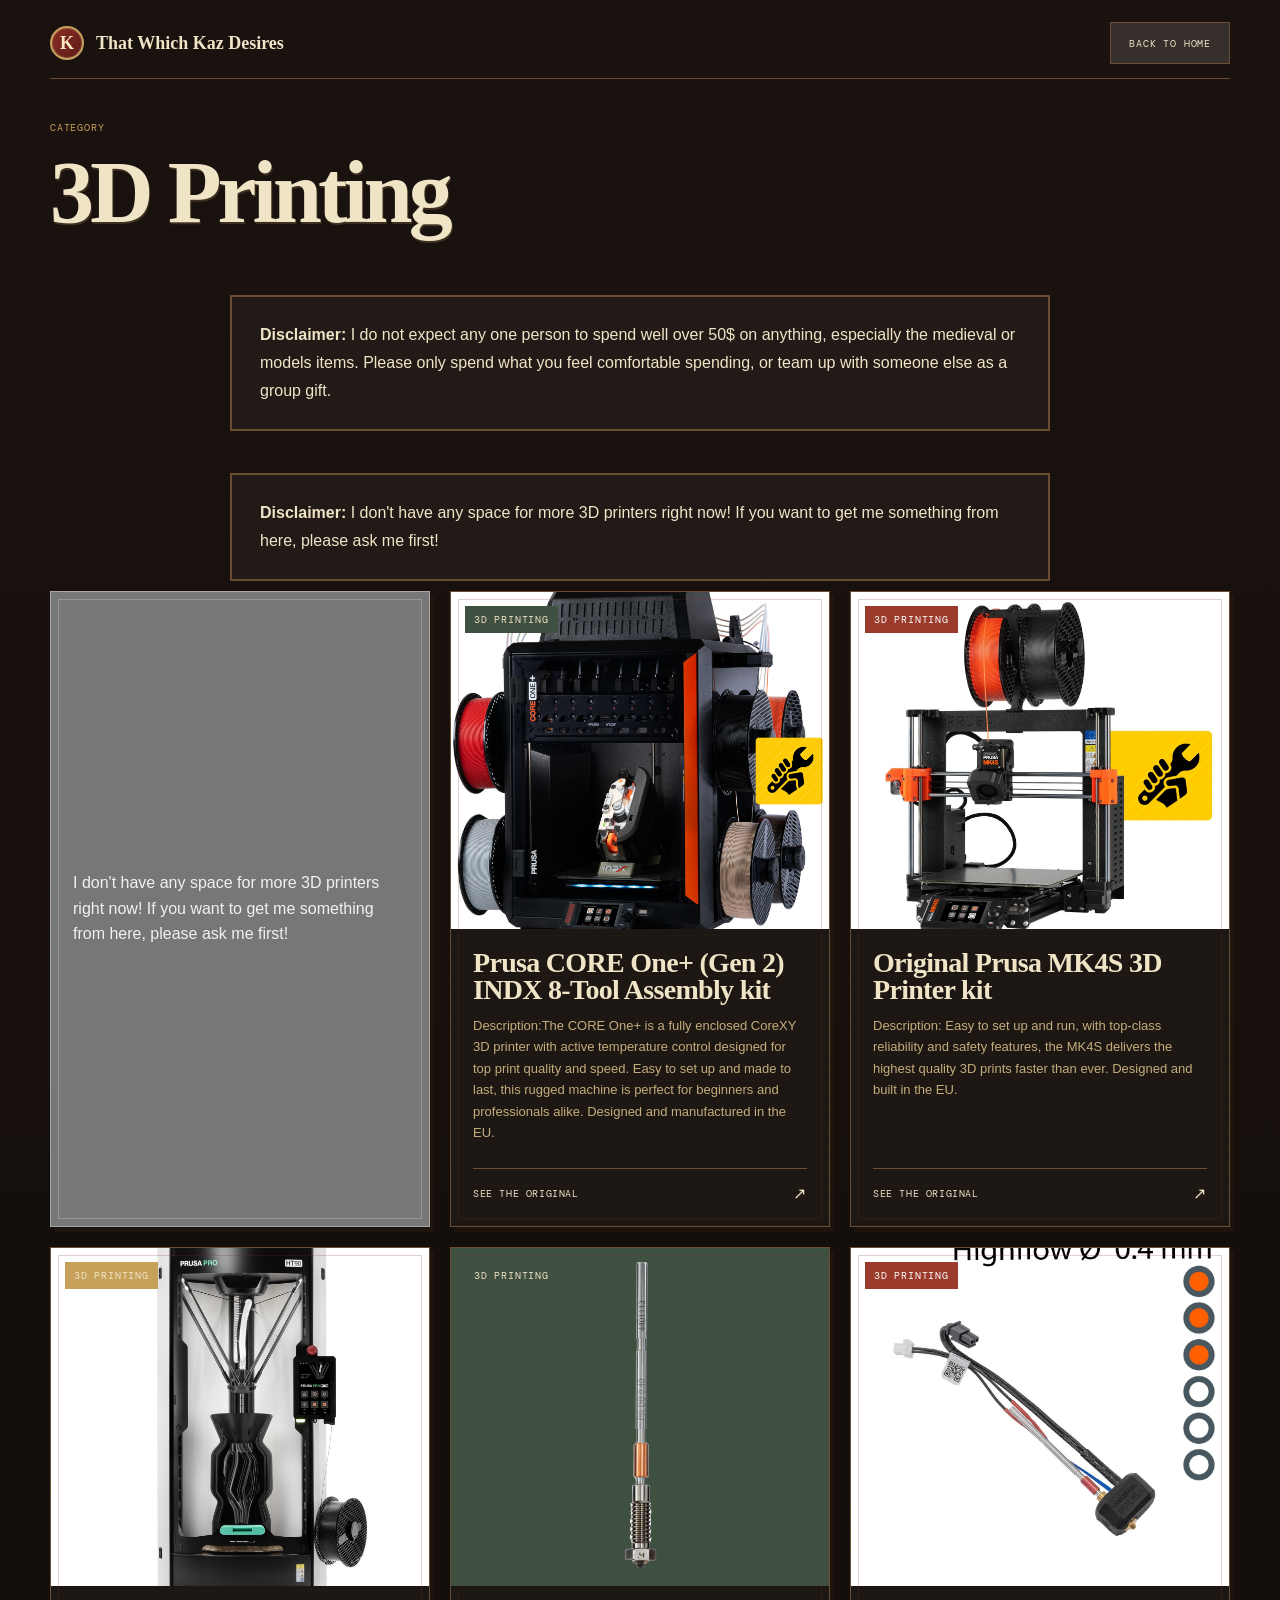
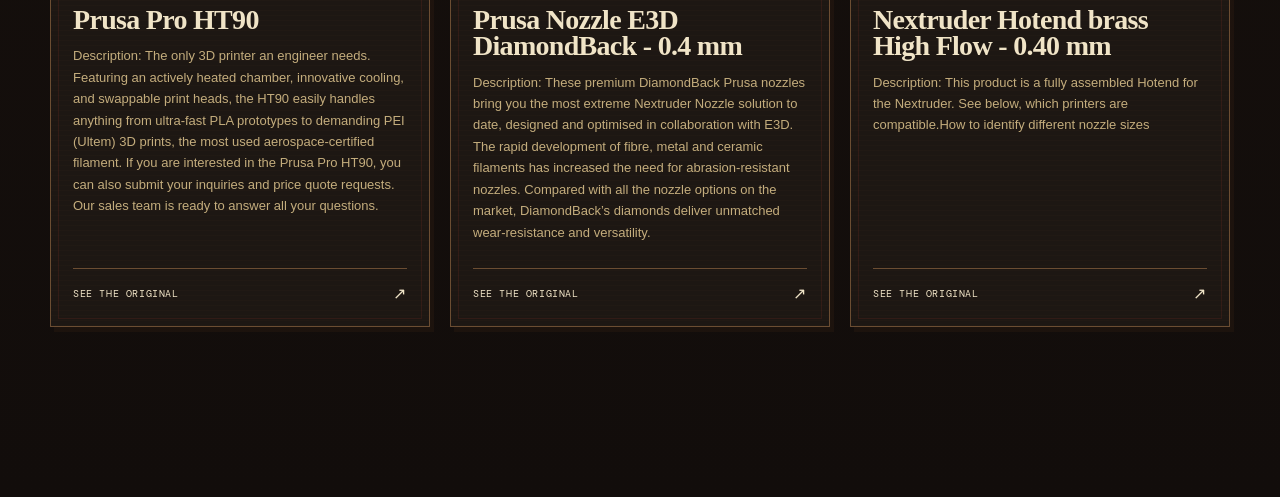
==== commit 0d4b8a02: "updated 3d printer page" ====
--- a/3D Printing.html
+++ b/3D Printing.html
@@ -27,8 +27,16 @@
     <p class="disclaimer">
       <strong>Disclaimer:</strong> I do not expect any one person to spend well over 50$ on anything, especially the medieval or models items. Please only spend what you feel comfortable spending, or team up with someone else as a group gift. <a href="" style="color: var(--yellow);"></a>
     </p>
+    <p class="disclaimer">
+      <strong>Disclaimer:</strong> I don't have any space for more 3D printers right now! If you want to get me something from here, please ask me first!
+    </p>
 
     <section class="gift-grid" aria-label="3D Printing gift ideas">
+      <article class="gift-card gift-card--unavailable">
+        <div class="gift-info">
+          <p>I don't have any space for more 3D printers right now! If you want to get me something from here, please ask me first!</p>
+        </div>
+      </article>
       <article class="gift-card">
         <div class="gift-image">
           <img src="images/ba20c3dd-c813-4042-871e-6ada97512ed2.jpg" alt="3D Printing item 1">
--- a/styles.css
+++ b/styles.css
@@ -256,6 +256,10 @@
 .gift-grid { display: grid; grid-template-columns: repeat(3, minmax(0, 1fr)); gap: 20px; padding: 10px 0 90px; }
 .gift-card { display: flex; flex-direction: column; min-width: 0; background: var(--card); border: 1px solid var(--line); box-shadow: 4px 5px 0 rgba(91, 57, 28, .15); animation: rise .55s both; position: relative; }
 .gift-card::before { content: ""; position: absolute; inset: 7px; border: 1px solid rgba(125, 48, 40, .22); pointer-events: none; z-index: 1; }
+.gift-card--unavailable { background: #777; border-color: #a6a6a6; color: #ededed; }
+.gift-card--unavailable::before { border-color: rgba(255, 255, 255, .22); }
+.gift-card--unavailable .gift-info { justify-content: center; background: none; }
+.gift-card--unavailable .gift-info p { margin: 0; color: #f1f1f1; font-size: 16px; line-height: 1.6; }
 .gift-image { position: relative; aspect-ratio: 1.12 / 1; background: var(--sage); overflow: hidden; }
 .gift-image--placeholder { display: grid; place-items: center; background: linear-gradient(135deg, rgba(125, 48, 40, .12), rgba(100, 120, 109, .5)); color: var(--ink); font-family: var(--mono); letter-spacing: .08em; text-transform: uppercase; font-size: 10px; }
 .gift-image img { display: block; width: 100%; height: 100%; object-fit: cover; transition: transform .5s; }
@@ -323,9 +327,11 @@
   .intro { align-items: flex-start; flex-direction: column; min-height: 0; padding-bottom: 48px; }
   .intro-aside { align-self: flex-end; margin-top: 34px; }
   .category-nav, .gift-grid { grid-template-columns: 1fr; }
-  .category-button { min-height: 190px; }
+  .category-button { min-height: 0; }
+  .category-gallery { flex: none; width: 100%; aspect-ratio: 1 / 1; }
   .gift-grid { gap: 18px; }
-  .gift-image { aspect-ratio: 1.35 / 1; }
+  .gift-image { aspect-ratio: 1 / 1; }
+  .gift-image img { object-fit: contain; background: var(--sage); }
   .gift-info h2 { font-size: 26px; }
   .gift-info p { font-size: 13px; }
   .button-dark { padding-left: 13px; padding-right: 13px; }
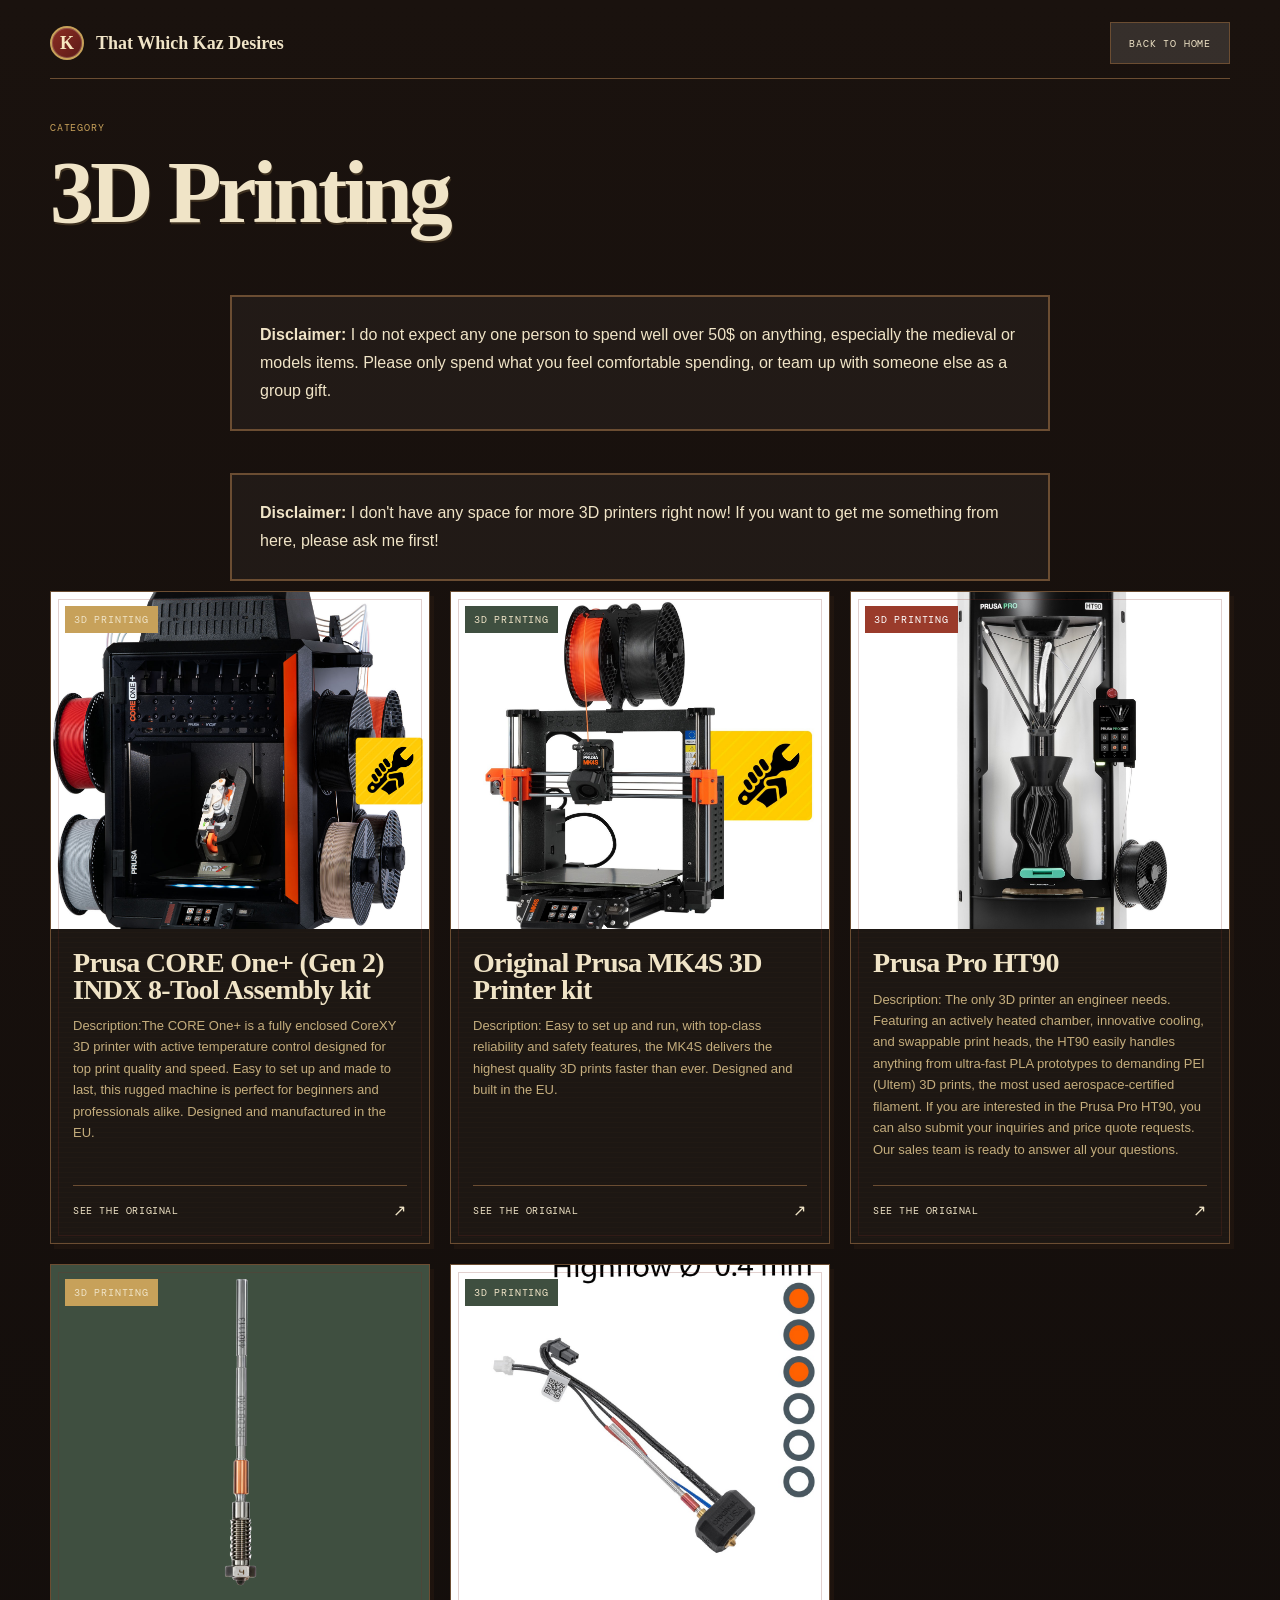
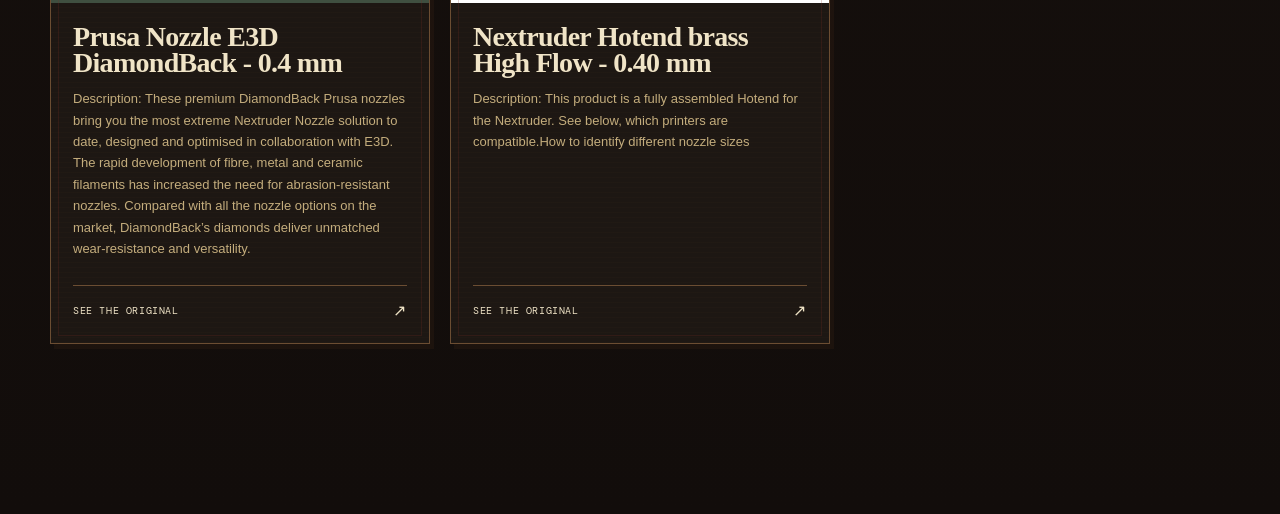
==== commit 4f59f0fc: "updated printing page" ====
--- a/3D Printing.html
+++ b/3D Printing.html
@@ -32,11 +32,6 @@
     </p>
 
     <section class="gift-grid" aria-label="3D Printing gift ideas">
-      <article class="gift-card gift-card--unavailable">
-        <div class="gift-info">
-          <p>I don't have any space for more 3D printers right now! If you want to get me something from here, please ask me first!</p>
-        </div>
-      </article>
       <article class="gift-card">
         <div class="gift-image">
           <img src="images/ba20c3dd-c813-4042-871e-6ada97512ed2.jpg" alt="3D Printing item 1">
--- a/styles.css
+++ b/styles.css
@@ -256,10 +256,6 @@
 .gift-grid { display: grid; grid-template-columns: repeat(3, minmax(0, 1fr)); gap: 20px; padding: 10px 0 90px; }
 .gift-card { display: flex; flex-direction: column; min-width: 0; background: var(--card); border: 1px solid var(--line); box-shadow: 4px 5px 0 rgba(91, 57, 28, .15); animation: rise .55s both; position: relative; }
 .gift-card::before { content: ""; position: absolute; inset: 7px; border: 1px solid rgba(125, 48, 40, .22); pointer-events: none; z-index: 1; }
-.gift-card--unavailable { background: #777; border-color: #a6a6a6; color: #ededed; }
-.gift-card--unavailable::before { border-color: rgba(255, 255, 255, .22); }
-.gift-card--unavailable .gift-info { justify-content: center; background: none; }
-.gift-card--unavailable .gift-info p { margin: 0; color: #f1f1f1; font-size: 16px; line-height: 1.6; }
 .gift-image { position: relative; aspect-ratio: 1.12 / 1; background: var(--sage); overflow: hidden; }
 .gift-image--placeholder { display: grid; place-items: center; background: linear-gradient(135deg, rgba(125, 48, 40, .12), rgba(100, 120, 109, .5)); color: var(--ink); font-family: var(--mono); letter-spacing: .08em; text-transform: uppercase; font-size: 10px; }
 .gift-image img { display: block; width: 100%; height: 100%; object-fit: cover; transition: transform .5s; }
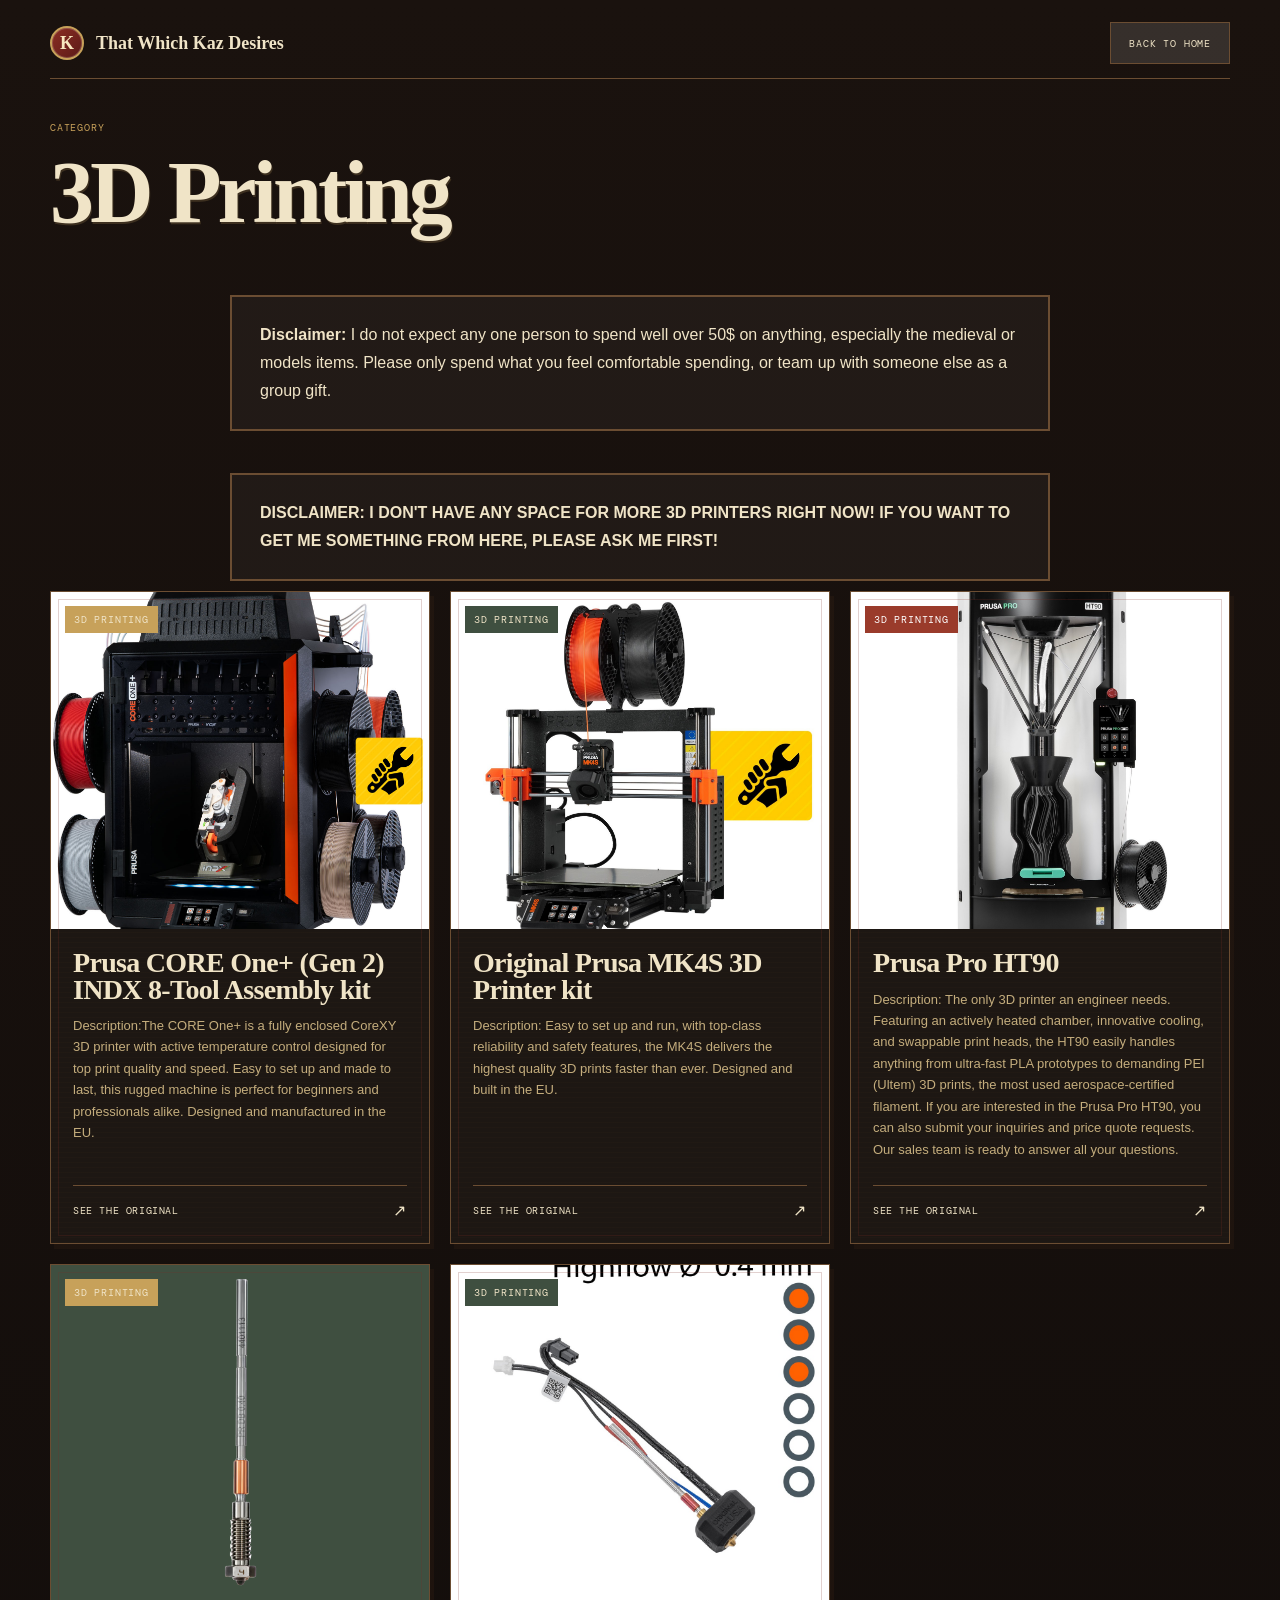
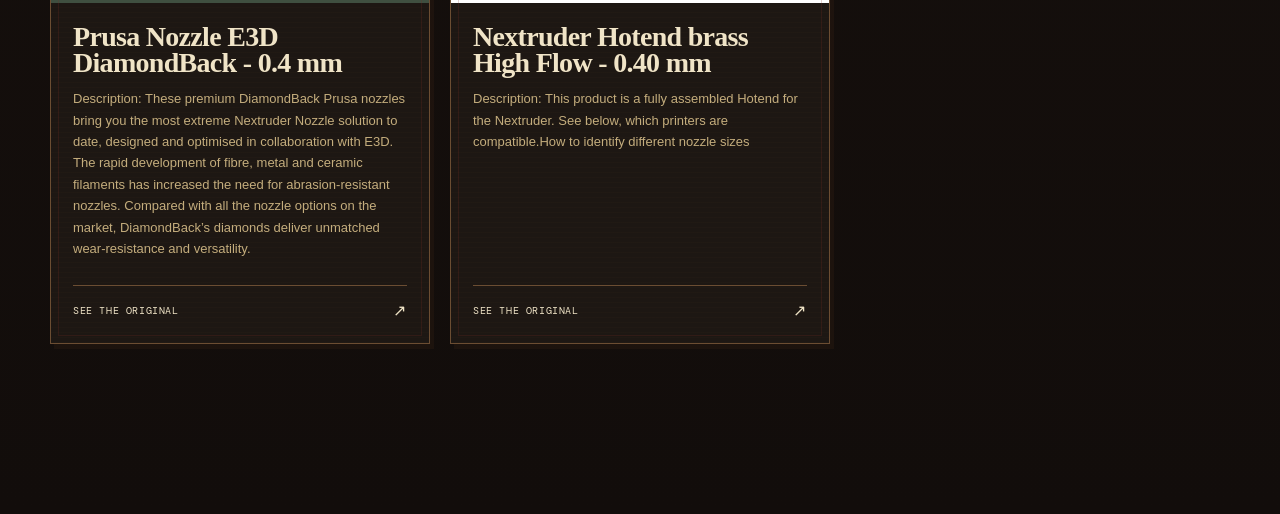
==== commit f3ac7e9d: "increased size of disclaimer" ====
--- a/3D Printing.html
+++ b/3D Printing.html
@@ -27,7 +27,7 @@
     <p class="disclaimer">
       <strong>Disclaimer:</strong> I do not expect any one person to spend well over 50$ on anything, especially the medieval or models items. Please only spend what you feel comfortable spending, or team up with someone else as a group gift. <a href="" style="color: var(--yellow);"></a>
     </p>
-    <p class="disclaimer">
+    <p class="disclaimer disclaimer--printing-warning">
       <strong>Disclaimer:</strong> I don't have any space for more 3D printers right now! If you want to get me something from here, please ask me first!
     </p>
 
--- a/styles.css
+++ b/styles.css
@@ -290,6 +290,7 @@
 .footer-line { width: 55px; height: 1px; background: var(--line); }
 .last-updated { color: var(--muted); }
 .disclaimer { max-width: 820px; margin: 42px auto 0; padding: 24px 28px; font-size: 16px; line-height: 1.75; color: var(--ink); border: 2px solid var(--line); background: rgba(255, 255, 255, .04); }
+.disclaimer--printing-warning { font-weight: 700; text-transform: uppercase; }
 @keyframes rise { from { opacity: 0; transform: translateY(12px); } to { opacity: 1; transform: translateY(0); } }
 @media (max-width: 900px) {
   .category-nav { grid-template-columns: repeat(2, minmax(0, 1fr)); }
